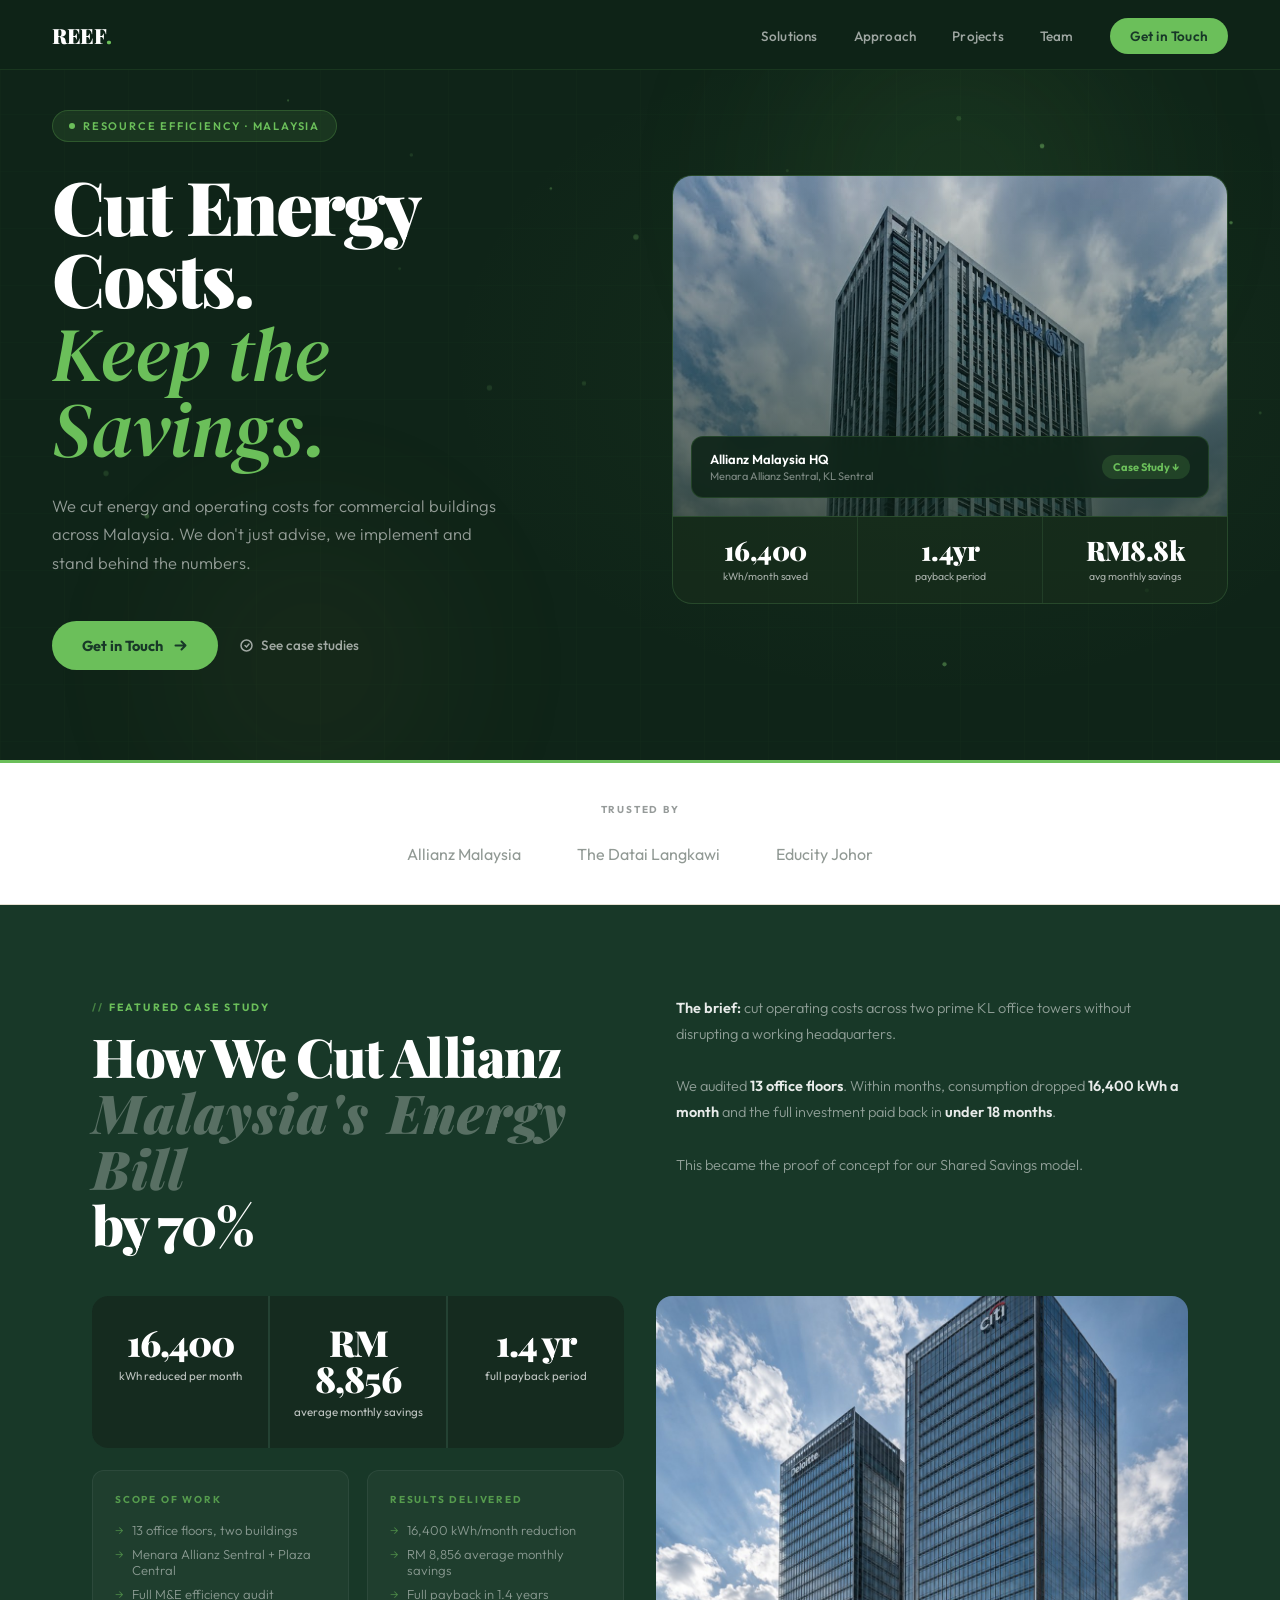
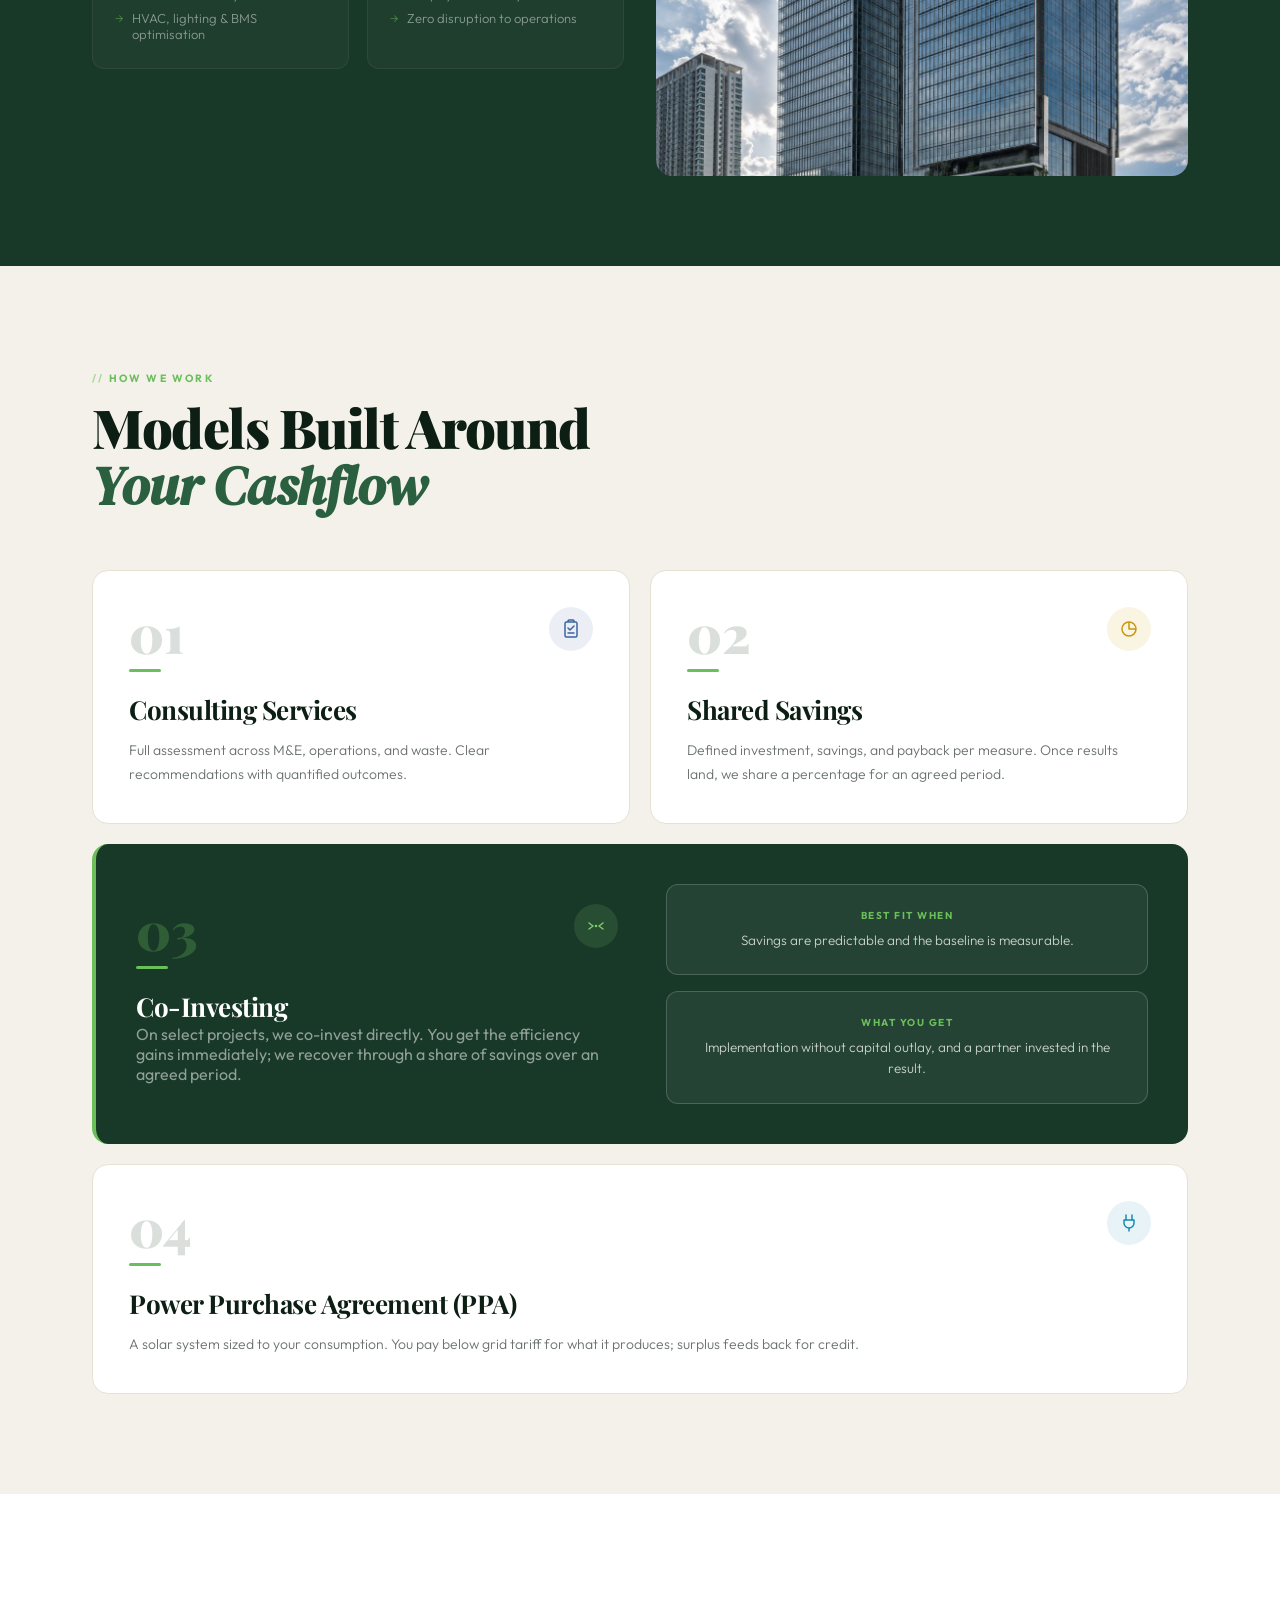
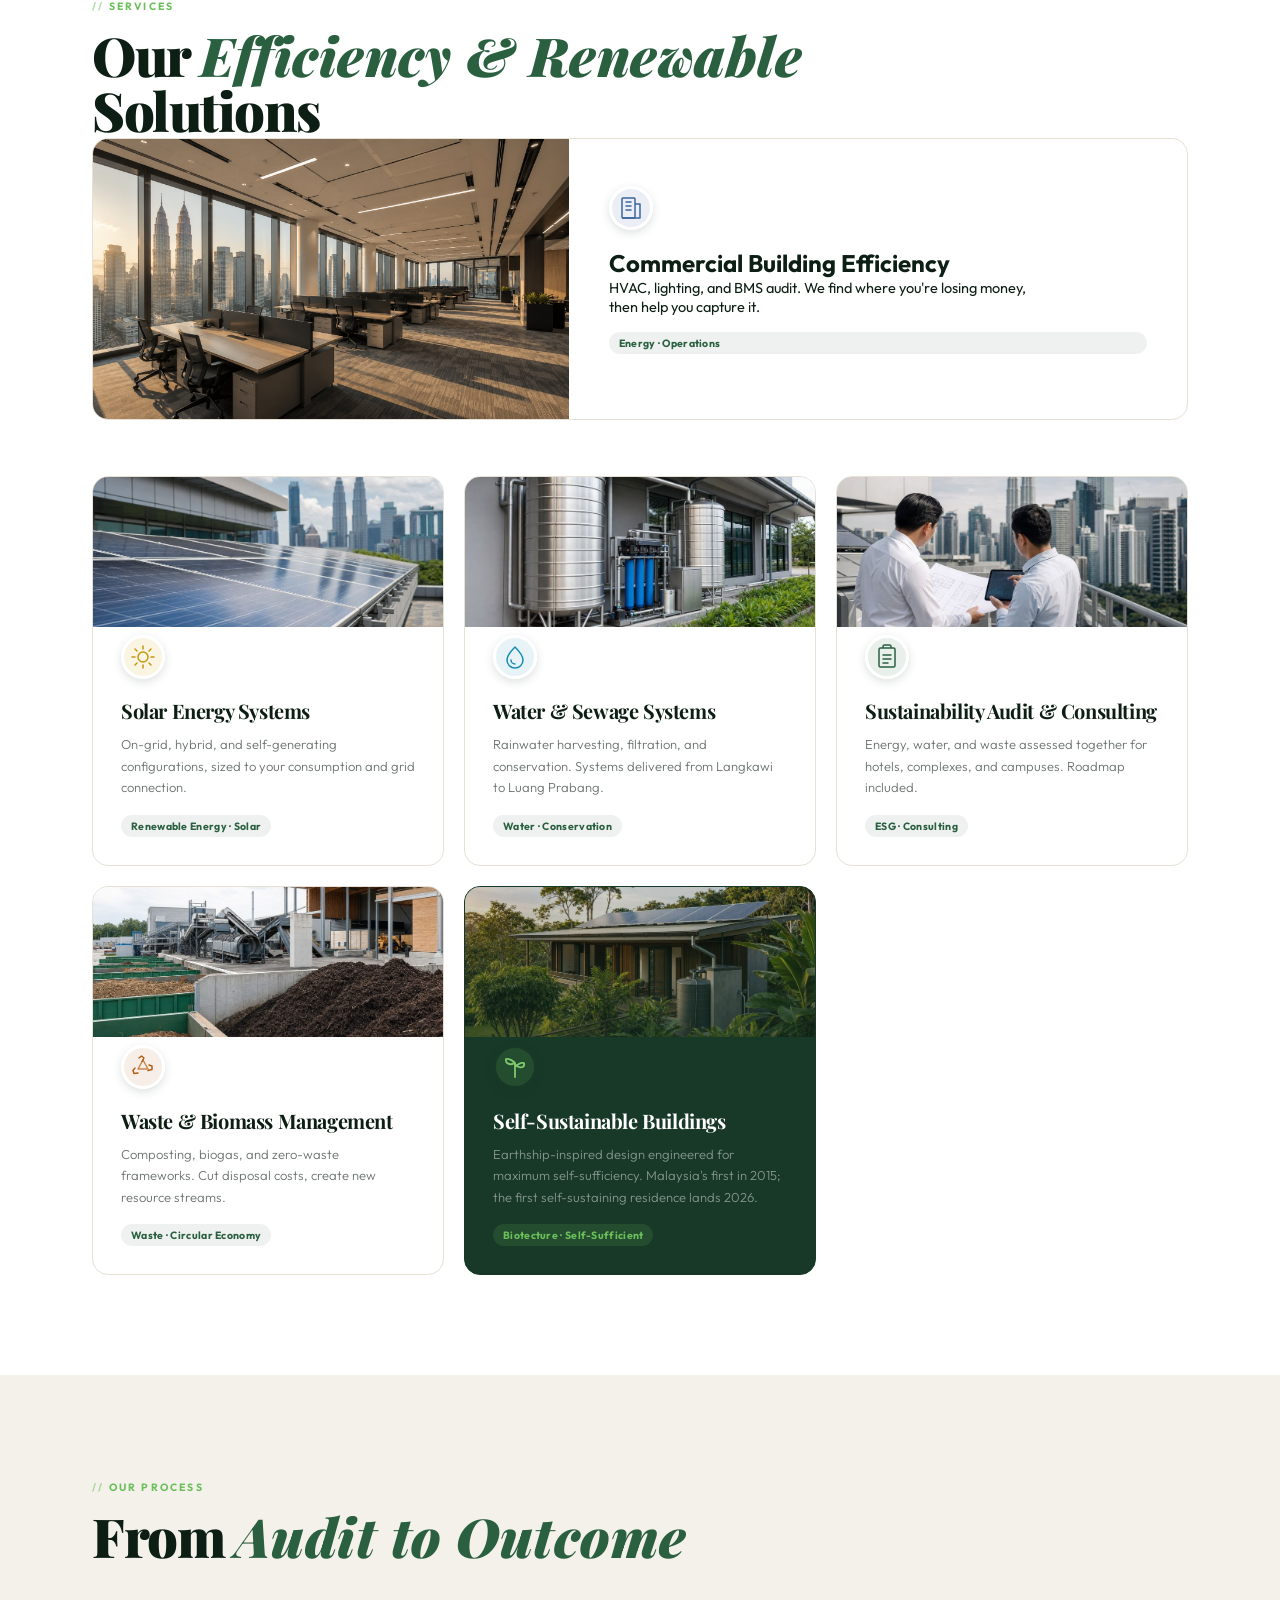
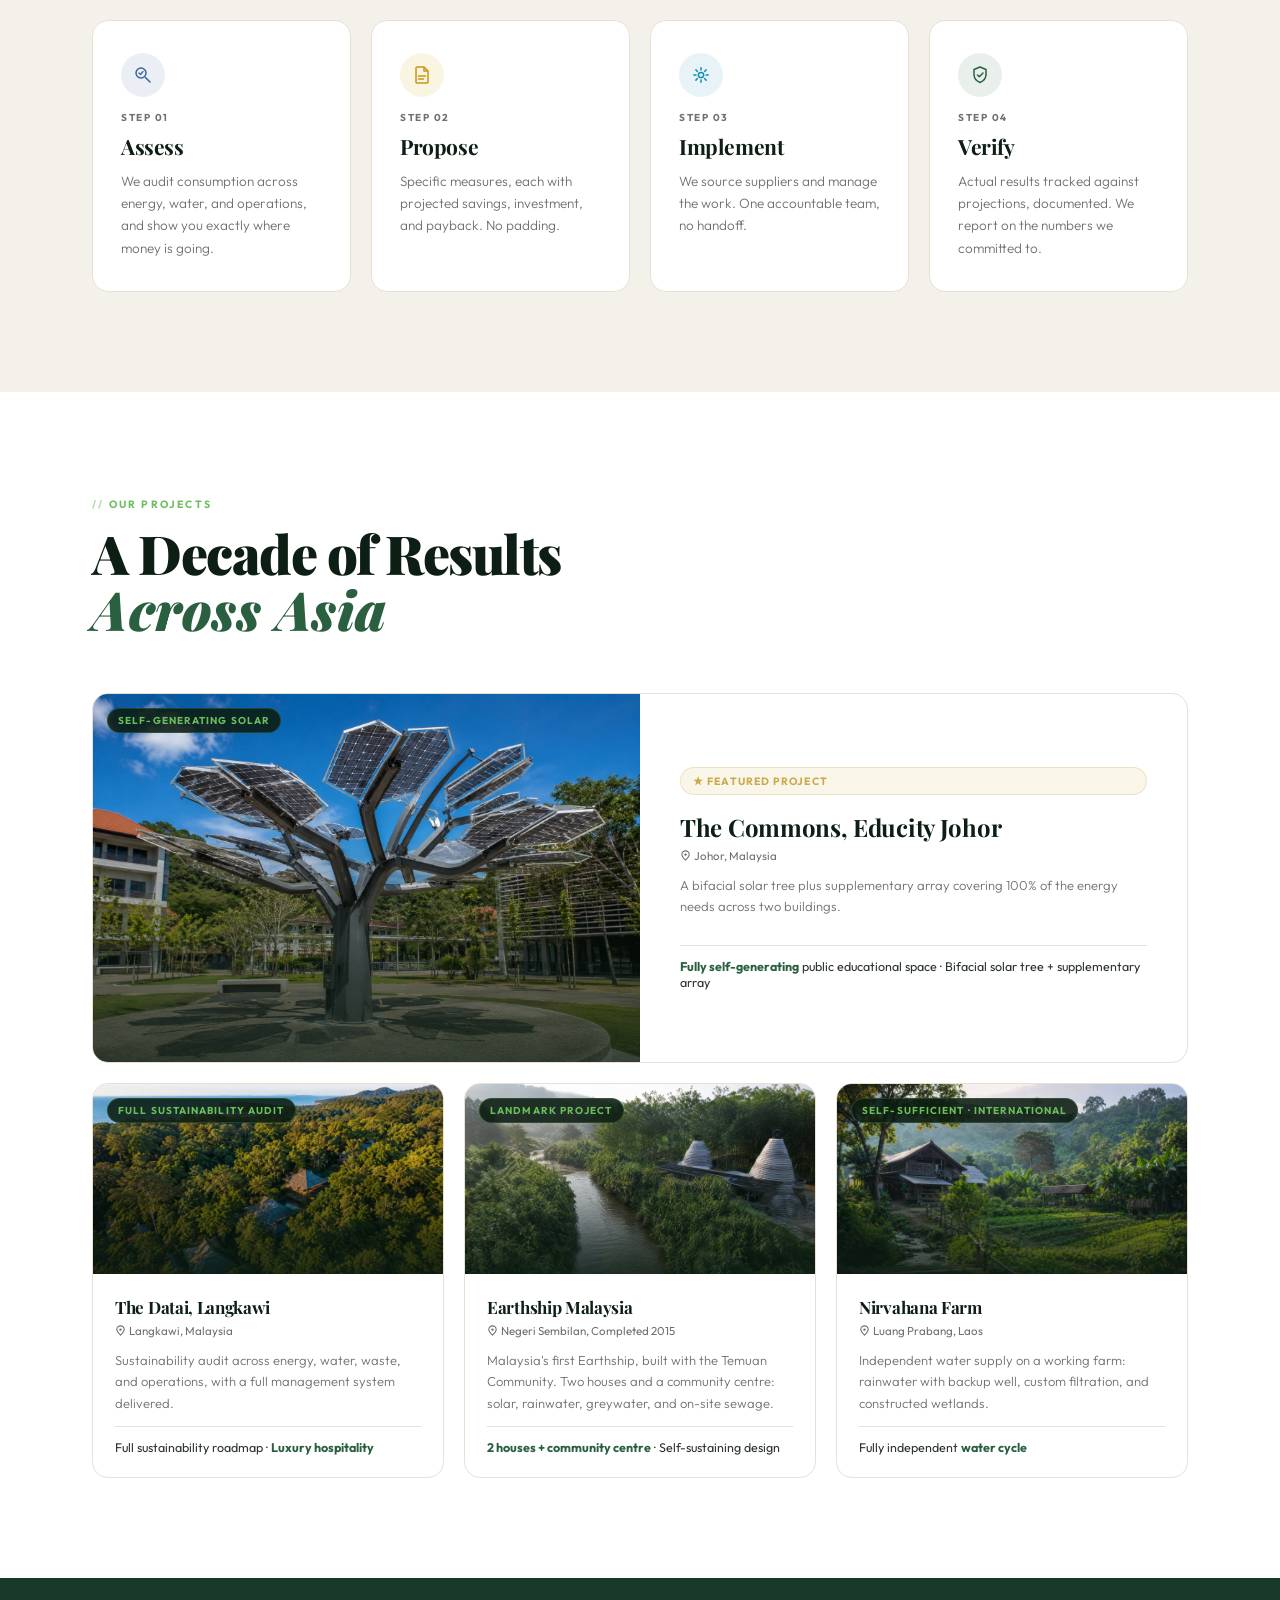
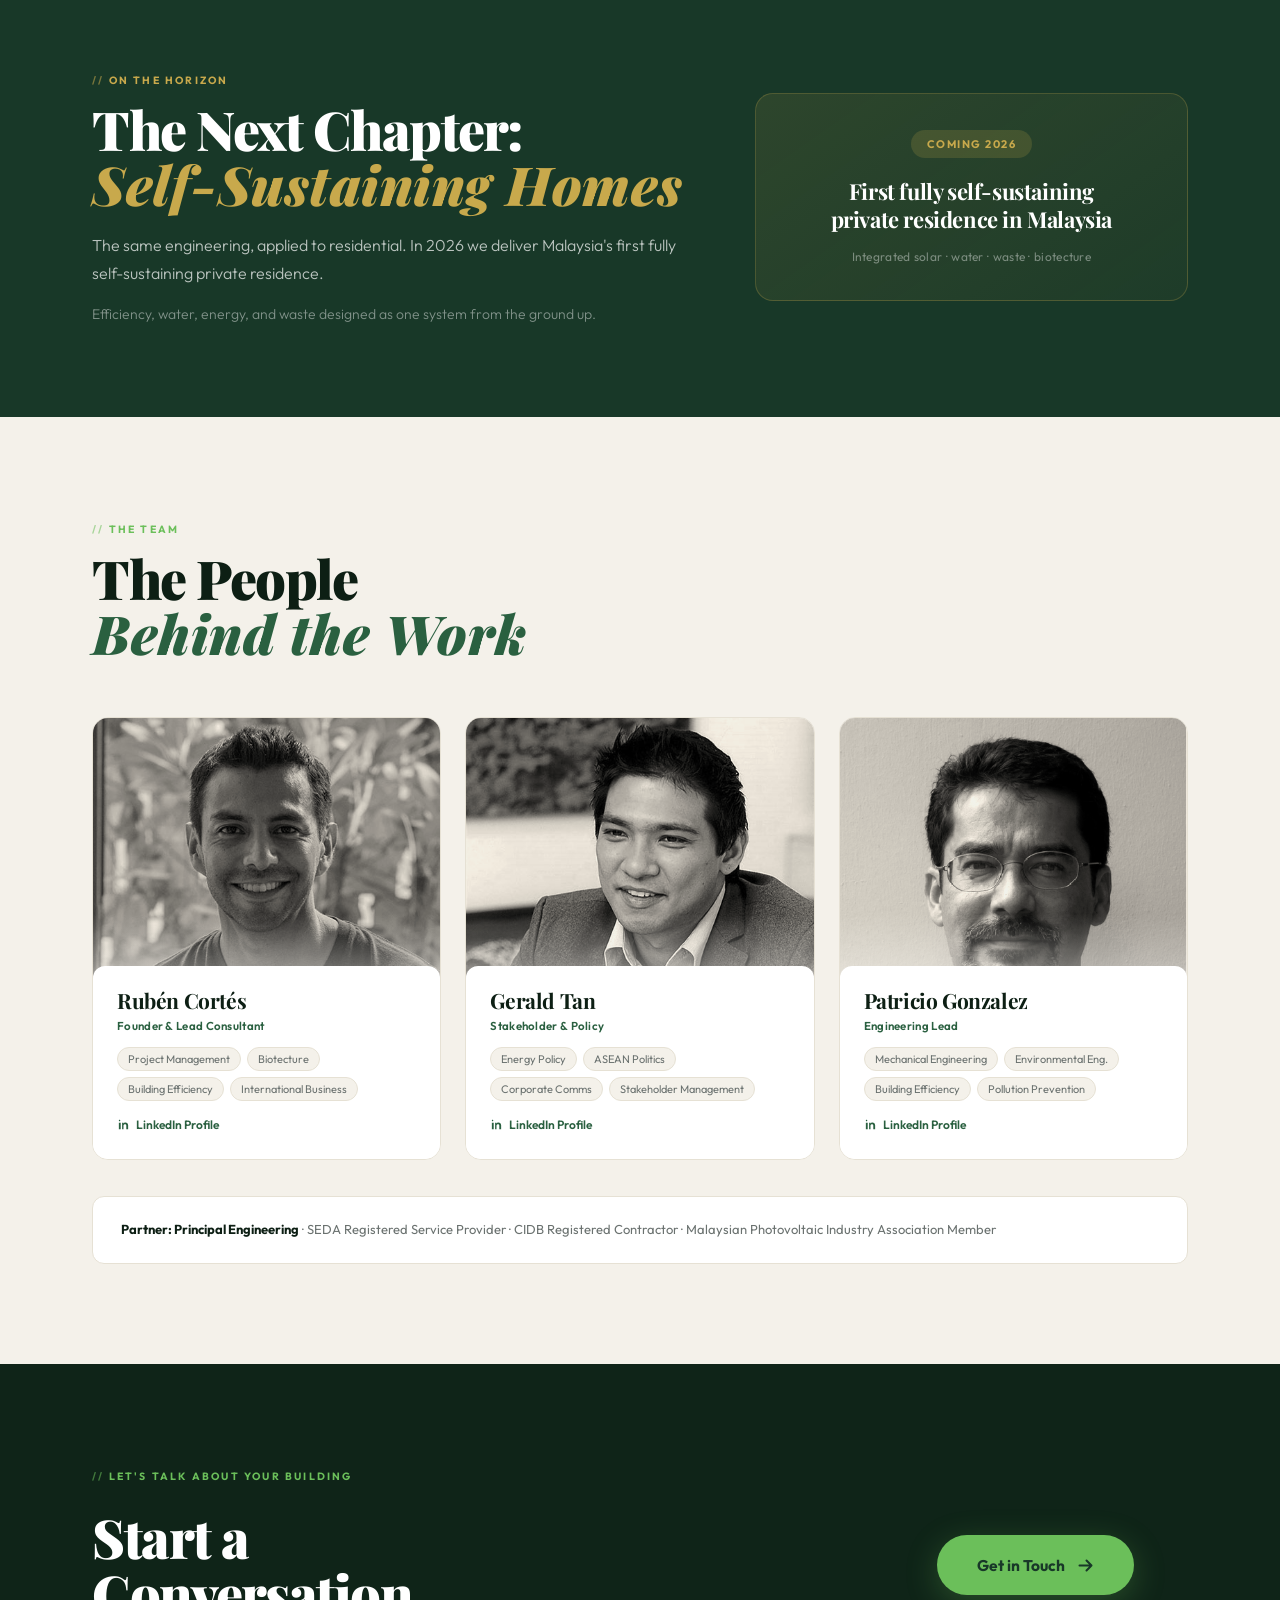
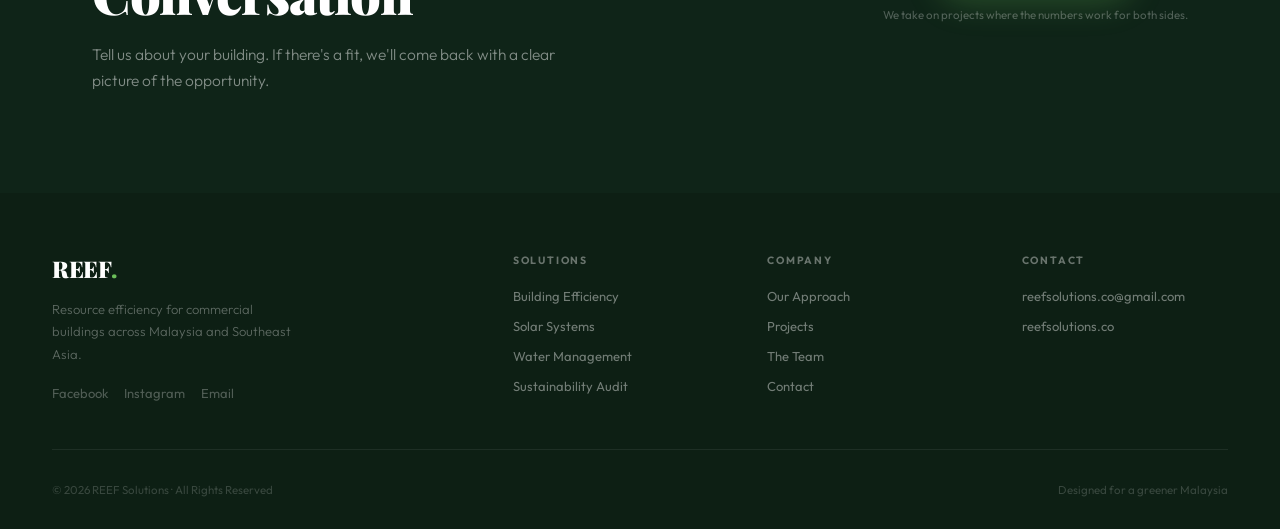
==== site/index.html @ 29b718b9 "Preserve existing REEF production website as migration baseline" ====
<!-- REEF Solutions v2026-06-26 21:53 -->
<!DOCTYPE html>
<html lang="en">
<head>
<meta charset="UTF-8">
<meta name="viewport" content="width=device-width, initial-scale=1.0">
<title>REEF Solutions, Resource Efficiency for Commercial Buildings</title>
<link rel="preconnect" href="https://fonts.googleapis.com">
<link href="https://fonts.googleapis.com/css2?family=DM+Serif+Display:ital@1&family=Playfair+Display:ital,wght@0,700;0,900;1,700;1,900&family=Outfit:wght@300;400;500;600;700&display=swap" rel="stylesheet">
<style>
:root {
  --forest: #183828;
  --forest-deep: #0f2418;
  --forest-mid: #1e4a32;
  --forest-light: #2a6040;
  --lime: #6bbf5a;
  --lime-bright: #8fd47e;
  --cream: #f4f1ea;
  --cream-dark: #e6e1d4;
  --white: #ffffff;
  --text-dark: #0d1f14;
  --text-mid: #2d3530;
  --text-muted: #6b7270;
  --gold: #c8a94c;
}
*,*::before,*::after{box-sizing:border-box;margin:0;padding:0}
html{scroll-behavior:smooth}
html{overflow-x:hidden}body{font-family:'Outfit',sans-serif;background:var(--cream);color:var(--text-dark);overflow-x:hidden;-webkit-font-smoothing:antialiased;width:100%;max-width:100vw}

/* NAV */
nav{position:fixed;top:0;left:0;right:0;z-index:100;display:flex;align-items:center;justify-content:space-between;padding:0 52px;height:70px;background:rgba(15,36,24,0.97);backdrop-filter:blur(16px);border-bottom:1px solid rgba(107,191,90,0.12)}
.nav-logo{font-family:'Playfair Display',serif;font-weight:900;font-size:21px;color:var(--white);text-decoration:none;letter-spacing:-0.3px}
.nav-logo span{color:var(--lime)}
.nav-links{display:flex;gap:36px;list-style:none}
.nav-links a{color:rgba(255,255,255,0.6);text-decoration:none;font-size:13.5px;font-weight:500;letter-spacing:0.2px;transition:color 0.2s}
.nav-links a:hover{color:var(--lime)}
.nav-cta{background:var(--lime)!important;color:var(--forest)!important;padding:9px 20px;border-radius:100px;font-weight:600!important;transition:background 0.2s!important}
.nav-cta:hover{background:var(--lime-bright)!important}

/* HERO */
.hero{min-height:auto;background:var(--forest-deep);display:grid;grid-template-columns:1fr 1fr;align-items:center;padding:110px 52px 90px;gap:64px;position:relative;overflow:hidden;width:100%}
.hero::before{content:'';position:absolute;inset:0;background:radial-gradient(ellipse 55% 65% at 72% 48%,rgba(107,191,90,0.06) 0%,transparent 68%);pointer-events:none}
.hero-tag{display:inline-flex;align-items:center;gap:8px;background:rgba(107,191,90,0.12);border:1px solid rgba(107,191,90,0.25);color:var(--lime);font-size:11px;font-weight:600;letter-spacing:1.8px;text-transform:uppercase;padding:8px 16px;border-radius:100px;margin-bottom:28px}
.hero-tag::before{content:'';width:6px;height:6px;background:var(--lime);border-radius:50%;animation:pulse 2.2s infinite}
@keyframes pulse{0%,100%{opacity:1;transform:scale(1)}50%{opacity:0.4;transform:scale(1.5)}}
.hero h1{font-family:'Playfair Display',serif;font-size:clamp(46px,5.8vw,78px);font-weight:900;line-height:0.97;color:var(--white);letter-spacing:-2px;margin-bottom:26px}
.hero h1 em{font-family:'DM Serif Display',serif;font-style:italic;color:var(--lime);font-weight:400;letter-spacing:0px;font-size:1.02em;line-height:0.95}
.hero-sub{font-size:16.5px;line-height:1.72;color:rgba(255,255,255,0.55);max-width:460px;margin-bottom:44px;font-weight:300}
.hero-actions{display:flex;align-items:center;gap:22px}
.btn-primary{display:inline-flex;align-items:center;gap:10px;background:var(--lime);color:var(--forest);padding:15px 30px;border-radius:100px;font-weight:700;font-size:14.5px;text-decoration:none;transition:all 0.2s}
.btn-primary:hover{background:var(--lime-bright);transform:translateY(-2px);box-shadow:0 12px 32px rgba(107,191,90,0.32)}
.btn-ghost{display:inline-flex;align-items:center;gap:8px;color:rgba(255,255,255,0.6);font-size:13.5px;font-weight:500;text-decoration:none;transition:color 0.2s}
.btn-ghost:hover{color:var(--white)}

/* HERO CARD */
.hero-card{background:rgba(255,255,255,0.04);border:1px solid rgba(107,191,90,0.18);border-radius:20px;overflow:hidden}
.hero-img{width:100%;height:340px;position:relative;overflow:hidden}
.hero-img img{width:100%;height:100%;object-fit:cover;object-position:center top}
.hero-img-overlay{position:absolute;inset:0;background:linear-gradient(to bottom,rgba(15,36,24,0.15) 0%,rgba(15,36,24,0.72) 100%)}
.hero-img-label{position:absolute;bottom:18px;left:18px;right:18px;background:rgba(15,36,24,0.92);backdrop-filter:blur(10px);border:1px solid rgba(107,191,90,0.18);border-radius:12px;padding:14px 18px;display:flex;align-items:center;justify-content:space-between}
.label-text{font-size:13px;font-weight:600;color:var(--white)}
.label-sub{font-size:11px;color:rgba(255,255,255,0.45);margin-top:2px}
.label-badge{background:rgba(107,191,90,0.18);color:var(--lime);font-size:11px;font-weight:700;padding:5px 11px;border-radius:100px;white-space:nowrap}
.hero-stats{display:grid;grid-template-columns:1fr 1fr 1fr;gap:1px;background:rgba(107,191,90,0.1);border-top:1px solid rgba(107,191,90,0.1)}
.hero-stat{background:rgba(12,28,18,0.55);padding:20px;text-align:center}
.hero-stat-num{font-family:'Playfair Display',serif;font-size:27px;font-weight:900;color:#ffffff;line-height:1;letter-spacing:-0.5px}
.hero-stat-label{font-size:10.5px;color:rgba(255,255,255,0.62);margin-top:5px;font-weight:400}

/* LOGOS */
.logos-bar{background:var(--white);padding:40px 52px;border-top:3px solid var(--lime);border-bottom:1px solid var(--cream-dark)}
.logos-inner{display:flex;flex-direction:column;align-items:center;gap:14px;max-width:1200px;margin:0 auto}
.logos-label{font-size:10px;font-weight:700;color:var(--text-muted);letter-spacing:1.8px;text-transform:uppercase;opacity:0.7}
.logos-list{display:flex;align-items:center;justify-content:center;gap:56px;flex-wrap:wrap;width:100%}
.client-logo{display:flex;flex-direction:column;align-items:center;gap:8px;opacity:0.45;transition:opacity 0.25s;cursor:default}
.client-logo:hover{opacity:0.85}
.client-logo-mark{width:42px;height:42px;display:flex;align-items:center;justify-content:center}
.client-logo-name{font-size:11px;font-weight:600;color:var(--text-muted);letter-spacing:0.8px;text-transform:uppercase;white-space:nowrap}

/* SECTION COMMON */
section{max-width:1200px;margin:0 auto;padding:100px 52px}
.section-tag{display:inline-block;font-size:10.5px;font-weight:700;letter-spacing:2.2px;text-transform:uppercase;color:var(--lime);margin-bottom:14px}
.section-tag::before{content:'// ';opacity:0.55}
.section-h2{font-family:'Playfair Display',serif;font-size:clamp(36px,4.2vw,54px);font-weight:900;line-height:1.04;letter-spacing:-1.5px;color:var(--text-dark)}
.section-h2 em{font-style:italic;color:var(--forest-light);letter-spacing:0.5px}

/* BENEFITS */
.benefits-wrap{background:var(--forest);max-width:100%;padding:0}
.benefits-inner{max-width:1200px;margin:0 auto;padding:100px 52px;display:grid;grid-template-columns:1fr 1fr;gap:80px;align-items:center}
.benefits-left .section-h2{color:var(--white)}
.benefits-left .section-h2 em{color:var(--lime)}
.benefits-desc{font-size:16px;line-height:1.72;color:rgba(255,255,255,0.52);margin:18px 0 40px;font-weight:300}
.benefits-img{border-radius:16px;overflow:hidden;height:500px;position:relative}
.benefits-img img{width:100%;height:100%;object-fit:cover}
.benefit-item{display:flex;gap:18px;align-items:flex-start;padding:18px 0;border-bottom:1px solid rgba(255,255,255,0.07)}
.benefit-item:last-child{border-bottom:none}
.benefit-icon{width:44px;height:44px;flex-shrink:0;background:rgba(107,191,90,0.12);border-radius:10px;display:flex;align-items:center;justify-content:center}
.benefit-title{font-weight:600;font-size:14.5px;color:var(--white);margin-bottom:4px}
.benefit-desc{font-size:13px;color:rgba(255,255,255,0.44);line-height:1.62;font-weight:300}

/* SERVICES */

.service-featured{
  display:grid;grid-template-columns:1fr 1.3fr;
  border-radius:16px;overflow:hidden;
  border:1.5px solid var(--cream-dark);
  background:var(--white);
  margin-bottom:20px;
  transition:all 0.25s;
}
.service-featured:hover{box-shadow:0 20px 48px rgba(24,56,40,0.1)}
.service-featured-img{position:relative;overflow:hidden;min-height:280px}
.service-featured-img img{width:100%;height:100%;object-fit:cover;object-position:center 30%}
.service-featured-body{padding:36px 40px;display:flex;flex-direction:column;justify-content:center}
.service-featured-body .service-icon{margin-bottom:18px}
.service-featured-body h3{font-size:24px}
.service-featured-body p{font-size:14.5px;max-width:420px}

.services-grid{display:grid;grid-template-columns:repeat(3,1fr);gap:20px;margin-top:56px}
.service-card{background:var(--white);border:1.5px solid var(--cream-dark);border-radius:16px;padding:0;transition:all 0.25s;position:relative;overflow:hidden}
.service-card-img{height:150px;overflow:hidden;position:relative}
.service-card-img img{width:100%;height:100%;object-fit:cover;transition:transform 0.4s}
.service-card:hover .service-card-img img{transform:scale(1.05)}
.service-card-body{padding:26px 28px 28px}
.service-card.dark .service-card-img::after{content:'';position:absolute;inset:0;background:linear-gradient(to bottom, rgba(24,56,40,0.15), rgba(24,56,40,0.55))}
.service-card::after{content:'';position:absolute;bottom:0;left:0;right:0;height:3px;background:var(--lime);transform:scaleX(0);transition:transform 0.3s}
.service-card:hover{transform:translateY(-4px);box-shadow:0 20px 48px rgba(24,56,40,0.1);border-color:rgba(107,191,90,0.35)}
.service-card:hover::after{transform:scaleX(1)}
.service-icon{width:44px;height:44px;border-radius:50%;display:flex;align-items:center;justify-content:center;margin:-18px 0 18px;position:relative;z-index:2;border:3px solid var(--white);box-shadow:0 3px 10px rgba(24,56,40,0.15)}
.service-card.dark .service-icon{border-color:var(--forest)}
.service-card h3{font-family:'Playfair Display',serif;font-size:20px;font-weight:700;color:var(--text-dark);margin-bottom:10px;letter-spacing:-0.4px}
.service-card p{font-size:13px;color:var(--text-muted);line-height:1.65;font-weight:300}
.service-tag{display:inline-block;margin-top:16px;font-size:10.5px;font-weight:700;color:var(--forest-light);background:rgba(24,56,40,0.07);padding:4px 10px;border-radius:100px;letter-spacing:0.3px}
.service-card.dark{background:var(--forest);border-color:var(--forest)}
.service-card.dark h3{color:var(--white)}
.service-card.dark p{color:rgba(255,255,255,0.48)}
.service-card.dark .service-tag{background:rgba(107,191,90,0.15);color:var(--lime)}

.residential-banner{background:linear-gradient(135deg,rgba(200,169,76,0.08),rgba(107,191,90,0.05));border:1px solid rgba(200,169,76,0.2);border-radius:14px;padding:26px 30px;display:flex;align-items:center;gap:20px;margin-top:36px}
.residential-icon{font-size:28px;flex-shrink:0}
.residential-text strong{color:var(--text-dark);font-size:14.5px}
.residential-text p{font-size:12.5px;color:var(--text-muted);margin-top:3px;line-height:1.5}

/* MODELS */
.models-wrap{background:var(--cream);max-width:100%;padding:0}
.services-wrap{background:var(--white)}
.projects-wrap{background:var(--white)}
.models-inner{max-width:1200px;margin:0 auto;padding:100px 52px}
.models-inner .section-h2 em{font-family:'DM Serif Display',serif;font-style:italic;color:var(--forest-light);letter-spacing:0}

.model-top-row{display:flex;align-items:flex-start;justify-content:space-between;gap:12px}
.model-icon{width:44px;height:44px;border-radius:50%;display:flex;align-items:center;justify-content:center;flex-shrink:0}
.process-icon{width:44px;height:44px;border-radius:50%;display:flex;align-items:center;justify-content:center;margin-bottom:14px}
.process-step-label{font-size:10px;font-weight:700;letter-spacing:1.5px;text-transform:uppercase;color:var(--text-muted);margin-bottom:8px}

.models-grid{display:grid;grid-template-columns:1fr 1fr;gap:20px;margin-top:56px}
.model-card{background:var(--white);border-radius:16px;padding:36px;border:1.5px solid var(--cream-dark);transition:all 0.25s;position:relative;overflow:hidden}
.model-card::before{content:'';position:absolute;top:0;left:0;right:0;height:3px;background:transparent;transition:background 0.3s}
.model-card:hover::before{background:var(--lime)}
.model-card:hover{border-color:rgba(107,191,90,0.4)}
.model-card:hover{border-color:rgba(107,191,90,0.35);box-shadow:0 16px 40px rgba(24,56,40,0.07)}
.model-num{font-family:'Playfair Display',serif;font-size:52px;font-weight:900;color:rgba(24,56,40,0.16);line-height:1;margin-bottom:0}
.model-num-wrap{margin-bottom:20px}
.model-num-line{width:32px;height:2.5px;background:var(--lime);border-radius:2px;margin-top:10px}
.model-card h3{font-family:'Playfair Display',serif;font-size:26px;font-weight:700;color:var(--text-dark);letter-spacing:-0.5px;margin-bottom:12px}
.model-card p{font-size:14px;color:var(--text-muted);line-height:1.7;font-weight:300}
.model-highlight{background:var(--forest);border-radius:16px;padding:40px;grid-column:1/-1;display:grid;grid-template-columns:1fr 1fr;gap:48px;align-items:center;border-left:4px solid var(--lime)}
.model-highlight .model-num{color:rgba(107,191,90,0.28)}
.model-highlight h3{font-size:26px;color:var(--white);font-family:'Playfair Display',serif;font-weight:700;letter-spacing:-0.5px}
.model-highlight p{color:rgba(255,255,255,0.52)}
.model-badges{display:grid;gap:16px}
.model-badge{background:rgba(255,255,255,0.06);border:1px solid rgba(255,255,255,0.18);border-radius:12px;padding:24px 28px;text-align:center}
.model-badge-num{font-family:'Playfair Display',serif;font-size:40px;font-weight:900;color:#ffffff;line-height:1;letter-spacing:-1px}
.model-badge-label{font-size:11.5px;color:rgba(255,255,255,0.7);margin-top:6px;line-height:1.4}
.model-card.full{grid-column:1/-1;background:var(--white);border:1.5px solid var(--cream-dark)}

/* CASE STUDY */
.case-wrap{background:var(--forest);max-width:100%;padding:0}
.case-inner{max-width:1200px;margin:0 auto;padding:90px 52px}
.case-header{display:grid;grid-template-columns:1fr 1fr;gap:72px;align-items:start;margin-bottom:44px}
.case-header .section-h2{color:var(--white)}
.case-header .section-h2 em{color:rgba(255,255,255,0.28);font-style:italic;letter-spacing:1px;word-spacing:4px}
.case-story{font-size:14.5px;line-height:1.8;color:rgba(255,255,255,0.52);font-weight:300}
.case-story strong{color:rgba(255,255,255,0.9);font-weight:600}
.case-body{display:grid;grid-template-columns:1fr 1fr;gap:32px;align-items:start;width:100%}
.case-metrics{display:grid;grid-template-columns:repeat(3,1fr);gap:2px;background:rgba(255,255,255,0.05);border-radius:16px;overflow:hidden;margin-bottom:22px}
.case-metric{background:rgba(10,24,15,0.55);padding:28px 22px;text-align:center}
.case-metric-num{font-family:'Playfair Display',serif;font-size:36px;font-weight:900;color:#ffffff;line-height:1;letter-spacing:-1px}
.case-metric-label{font-size:11.5px;color:rgba(255,255,255,0.72);margin-top:8px;line-height:1.4}
.case-quote{background:rgba(255,255,255,0.04);border:1px solid rgba(255,255,255,0.07);border-left:3px solid rgba(107,191,90,0.55);border-radius:0 12px 12px 0;padding:26px 26px}
.case-quote blockquote{font-family:'Playfair Display',serif;font-style:italic;font-size:16.5px;color:rgba(255,255,255,0.78);line-height:1.65;margin-bottom:14px}
.case-quote-attr{font-size:11px;color:rgba(107,191,90,0.75);font-weight:600;letter-spacing:0.5px}
.case-img{border-radius:16px;overflow:hidden;height:100%;min-height:340px;max-height:480px}
.case-img img{width:100%;height:100%;object-fit:cover;object-position:center 30%}
.case-detail-grid{display:grid;grid-template-columns:1fr 1fr;gap:18px;margin-top:18px}
.case-detail{background:rgba(255,255,255,0.03);border:1px solid rgba(255,255,255,0.06);border-radius:12px;padding:22px}
.case-detail-title{font-size:10px;font-weight:700;letter-spacing:1.8px;text-transform:uppercase;color:rgba(107,191,90,0.72);margin-bottom:12px}
.case-detail ul{list-style:none}
.case-detail li{font-size:13px;color:rgba(255,255,255,0.48);padding:4px 0;display:flex;gap:8px;font-weight:300}
.case-detail li::before{content:'→';color:rgba(107,191,90,0.55);flex-shrink:0}

/* PROJECTS */
.projects-grid{display:grid;grid-template-columns:repeat(3,1fr);gap:20px;margin-top:56px}
.project-card{border-radius:16px;overflow:hidden;border:1.5px solid var(--cream-dark);background:var(--white);transition:all 0.25s}
.project-card:hover{transform:translateY(-4px);box-shadow:0 20px 48px rgba(24,56,40,0.12)}
.project-img{height:190px;position:relative;overflow:hidden;background:linear-gradient(135deg,var(--forest-mid),var(--forest-light))}
.project-img img{width:100%;height:100%;object-fit:cover;transition:transform 0.4s}
.project-card:hover .project-img img{transform:scale(1.04)}
.project-img-overlay{position:absolute;inset:0;background:linear-gradient(to bottom,transparent 38%,rgba(12,28,18,0.78) 100%)}
.project-img-tag{position:absolute;top:14px;left:14px;background:rgba(12,28,18,0.88);color:var(--lime);font-size:10px;font-weight:700;letter-spacing:1.1px;text-transform:uppercase;padding:5px 10px;border-radius:100px;border:1px solid rgba(107,191,90,0.22)}
.project-body{padding:22px}
.project-body h3{font-family:'Playfair Display',serif;font-size:17px;font-weight:700;color:var(--text-dark);letter-spacing:-0.3px;margin-bottom:5px}
.project-location{font-size:11.5px;color:var(--text-muted);margin-bottom:12px}
.project-desc{font-size:13px;color:var(--text-muted);line-height:1.62;font-weight:300}
.project-result{font-size:12.5px;color:var(--text-mid);border-top:1px solid var(--cream-dark);padding-top:12px;margin-top:12px}
.project-result strong{color:var(--forest-light)}
.project-featured{grid-column:1/-1;display:grid;grid-template-columns:1fr 1fr;border-radius:16px;overflow:hidden;border:1.5px solid var(--cream-dark);background:var(--white);transition:all 0.25s}
.project-featured:hover{box-shadow:0 20px 48px rgba(24,56,40,0.12)}
.project-featured .project-img{height:100%;min-height:290px}
.project-featured .project-body{padding:40px;display:flex;flex-direction:column;justify-content:center}
.project-featured h3{font-size:24px}
.project-badge{display:inline-block;background:rgba(200,169,76,0.12);color:var(--gold);font-size:10.5px;font-weight:700;letter-spacing:1.1px;text-transform:uppercase;padding:6px 12px;border-radius:100px;border:1px solid rgba(200,169,76,0.24);margin-bottom:16px}

/* TESTIMONIALS */
.testimonials-wrap{background:var(--cream);max-width:100%;padding:0}
.testimonials-inner{max-width:1200px;margin:0 auto;padding:100px 52px}
.testimonials-grid{display:grid;grid-template-columns:repeat(3,1fr);gap:20px;margin-top:56px}
.testimonial-card{background:var(--white);border-radius:16px;padding:32px;border:1.5px solid transparent;transition:all 0.25s;display:flex;flex-direction:column}
.testimonial-card:hover{border-color:rgba(107,191,90,0.3);box-shadow:0 16px 40px rgba(24,56,40,0.08)}
.testimonial-card.dark{background:var(--forest);border-color:rgba(107,191,90,0.14)}
.testimonial-stars{color:var(--gold);font-size:13px;letter-spacing:2px;margin-bottom:20px}
.testimonial-text{font-family:'Playfair Display',serif;font-style:italic;font-size:15.5px;line-height:1.65;color:var(--text-dark);flex:1}
.testimonial-card.dark .testimonial-text{color:rgba(255,255,255,0.78)}
.testimonial-author{margin-top:24px;border-top:1px solid var(--cream-dark);padding-top:18px}
.testimonial-card.dark .testimonial-author{border-top-color:rgba(255,255,255,0.07)}
.testimonial-name{font-weight:700;font-size:14px;color:var(--text-dark)}
.testimonial-card.dark .testimonial-name{color:var(--white)}
.testimonial-role{font-size:11.5px;color:var(--text-muted);margin-top:2px}
.testimonial-card.dark .testimonial-role{color:rgba(255,255,255,0.33)}

/* TEAM */
.team-grid{display:grid;grid-template-columns:repeat(3,1fr);gap:24px;margin-top:56px}
.team-card{background:var(--white);border:1.5px solid var(--cream-dark);border-radius:16px;overflow:hidden;transition:all 0.25s;position:relative}
.team-card:hover{transform:translateY(-4px);box-shadow:0 20px 48px rgba(24,56,40,0.15)}
.team-photo{height:280px;overflow:hidden;position:relative}
.team-photo::after{content:'';position:absolute;inset:0;background:linear-gradient(to bottom, transparent 0%, transparent 70%, rgba(244,241,234,0.4) 88%, rgba(244,241,234,0.72) 100%);pointer-events:none;z-index:1}
.team-photo img{width:100%;height:100%;object-fit:cover;object-position:center 15%;filter:grayscale(100%) sepia(20%) brightness(0.95);transition:all 0.4s}
.team-card:hover .team-photo img{filter:grayscale(80%) sepia(15%) brightness(1.0);transform:scale(1.03)}
.team-card:nth-child(1) .team-photo img{object-position:center 20%}
.team-card:nth-child(2) .team-photo img{object-position:55% 15%}
.team-card:nth-child(3) .team-photo img{object-position:center 10%}
.team-body{padding:20px 24px 24px;position:relative;z-index:2;margin-top:-32px;background:var(--white);border-radius:12px 12px 0 0}
.team-name{font-family:'Playfair Display',serif;font-size:21px;font-weight:700;color:var(--text-dark);letter-spacing:-0.4px;margin-bottom:4px}
.team-role{font-size:11.5px;font-weight:600;color:var(--forest-light);letter-spacing:0.3px;margin-bottom:14px}
.team-tags{display:flex;flex-wrap:wrap;gap:6px}
.team-tag{font-size:11px;color:var(--text-muted);background:var(--cream);padding:4px 10px;border-radius:100px;border:1px solid var(--cream-dark)}
.team-linkedin{display:inline-flex;align-items:center;gap:6px;margin-top:16px;font-size:12px;font-weight:600;color:var(--forest-light);text-decoration:none;transition:color 0.2s}
.team-linkedin:hover{color:var(--lime)}
.partner-strip{background:var(--white);border:1.5px solid var(--cream-dark);border-radius:12px;padding:22px 28px;margin-top:36px;font-size:13px;color:var(--text-muted);line-height:1.65}
.partner-strip strong{color:var(--text-dark)}

/* CTA */
.cta-wrap{background:var(--forest-deep);max-width:100%;padding:0}
.cta-inner{max-width:1200px;margin:0 auto;padding:100px 52px;display:grid;grid-template-columns:1fr auto;gap:60px;align-items:center}
.cta-inner .section-h2{color:var(--white);margin-top:12px}
.cta-sub{font-size:15.5px;color:rgba(255,255,255,0.48);line-height:1.7;font-weight:300;margin-top:20px;max-width:500px}
.btn-primary-lg{display:inline-flex;align-items:center;gap:12px;background:var(--lime);color:var(--forest);padding:20px 40px;border-radius:100px;font-weight:700;font-size:15.5px;text-decoration:none;white-space:nowrap;transition:all 0.2s;box-shadow:0 8px 32px rgba(107,191,90,0.28)}
.btn-primary-lg:hover{background:var(--lime-bright);transform:translateY(-2px);box-shadow:0 16px 48px rgba(107,191,90,0.38)}
.cta-note{font-size:11.5px;color:rgba(255,255,255,0.28);margin-top:12px;text-align:center}

/* FOOTER */
footer{background:var(--text-dark);padding:60px 52px 32px}
.footer-inner{max-width:1200px;margin:0 auto}
.footer-top{display:grid;grid-template-columns:2fr 1fr 1fr 1fr;gap:48px;padding-bottom:48px;border-bottom:1px solid rgba(255,255,255,0.07);margin-bottom:32px}
.footer-logo{font-family:'Playfair Display',serif;font-size:23px;font-weight:900;color:var(--white);letter-spacing:-0.3px;margin-bottom:14px}
.footer-logo span{color:var(--lime)}
.footer-desc{font-size:13px;color:rgba(255,255,255,0.33);line-height:1.7;font-weight:300;max-width:255px}
.footer-social{display:flex;gap:16px;margin-top:20px}
.footer-social a{color:rgba(255,255,255,0.28);font-size:13px;text-decoration:none;transition:color 0.2s}
.footer-social a:hover{color:var(--lime)}
.footer-col h4{font-size:10.5px;font-weight:700;color:rgba(255,255,255,0.38);letter-spacing:1.8px;text-transform:uppercase;margin-bottom:18px}
.footer-col ul{list-style:none;display:flex;flex-direction:column;gap:10px}
.footer-col a{font-size:13px;color:rgba(255,255,255,0.42);text-decoration:none;transition:color 0.2s}
.footer-col a:hover{color:var(--lime)}
.footer-bottom{display:flex;align-items:center;justify-content:space-between;font-size:11.5px;color:rgba(255,255,255,0.18)}

/* REVEAL */
.reveal{opacity:0;transform:translateY(26px);transition:opacity 0.72s ease,transform 0.72s ease}
.reveal.visible{opacity:1;transform:translateY(0)}
.fade-up{opacity:0;animation:fadeUp 0.72s ease forwards}
@keyframes fadeUp{from{opacity:0;transform:translateY(22px)}to{opacity:1;transform:translateY(0)}}
.delay-1{animation-delay:0.15s}.delay-2{animation-delay:0.3s}.delay-3{animation-delay:0.45s}.delay-4{animation-delay:0.6s}


.process-grid{display:grid;grid-template-columns:repeat(4,1fr);gap:20px;margin-top:56px}
.process-step{background:var(--white);border:1.5px solid var(--cream-dark);border-radius:16px;padding:32px 28px;transition:all 0.25s;position:relative}
.process-step:hover{transform:translateY(-4px);box-shadow:0 16px 40px rgba(24,56,40,0.08);border-color:rgba(107,191,90,0.35)}

.process-step h3{font-family:'Playfair Display',serif;font-size:21px;font-weight:700;color:var(--text-dark);letter-spacing:-0.4px;margin-bottom:10px}
.process-step p{font-size:13.5px;color:var(--text-muted);line-height:1.65;font-weight:300}

.residential-wrap{background:var(--forest);max-width:100%;padding:0}
.residential-inner{max-width:1200px;margin:0 auto;padding:90px 52px;display:grid;grid-template-columns:1.4fr 1fr;gap:56px;align-items:center}
.residential-lede{font-size:16px;line-height:1.7;color:rgba(255,255,255,0.7);font-weight:300;margin:20px 0 16px}
.residential-sub{font-size:14px;line-height:1.7;color:rgba(255,255,255,0.45);font-weight:300}
.residential-badge-card{background:linear-gradient(145deg,rgba(200,169,76,0.12),rgba(200,169,76,0.04));border:1px solid rgba(200,169,76,0.25);border-radius:18px;padding:36px;text-align:center}
.residential-badge-tag{display:inline-block;background:rgba(200,169,76,0.18);color:var(--gold);font-size:11px;font-weight:700;letter-spacing:1.5px;text-transform:uppercase;padding:7px 16px;border-radius:100px;margin-bottom:20px}
.residential-badge-title{font-family:'Playfair Display',serif;font-size:22px;font-weight:700;color:var(--white);line-height:1.25;letter-spacing:-0.4px;margin-bottom:16px}
.residential-badge-meta{font-size:12px;color:rgba(255,255,255,0.4);letter-spacing:0.3px}

/* ── ANIMATED HERO BACKGROUND ── */
.hero-canvas{
  position:absolute;inset:0;
  width:100%;height:100%;
  z-index:1;
  pointer-events:none;
}
.hero-mesh{
  position:absolute;inset:0;
  overflow:hidden;
  z-index:0;
  pointer-events:none;
  contain:strict;
}
.mesh-blob{
  position:absolute;
  border-radius:50%;
  filter:blur(80px);
  opacity:0.26;
  will-change:transform;
}
.mesh-blob-1{
  width:520px;height:520px;
  background:radial-gradient(circle, rgba(107,191,90,0.5) 0%, transparent 70%);
  top:-10%;right:5%;
  animation:driftA 38s ease-in-out infinite;
}
.mesh-blob-2{
  width:420px;height:420px;
  background:radial-gradient(circle, rgba(200,169,76,0.28) 0%, transparent 70%);
  bottom:-15%;left:8%;
  animation:driftB 44s ease-in-out infinite;
}

@keyframes driftA{
  0%,100%{transform:translate(0,0) scale(1)}
  33%{transform:translate(-60px,40px) scale(1.12)}
  66%{transform:translate(30px,-30px) scale(0.94)}
}
@keyframes driftB{
  0%,100%{transform:translate(0,0) scale(1)}
  40%{transform:translate(50px,-45px) scale(1.08)}
  75%{transform:translate(-35px,20px) scale(0.96)}
}
.hero-grid{
  position:absolute;inset:0;
  width:100%;height:100%;
  z-index:0;
  pointer-events:none;
  opacity:0.5;
}
.hero > div:not(.hero-mesh){position:relative;z-index:2}

@media (prefers-reduced-motion: reduce){
  .mesh-blob,.hero-grid,.hero-canvas{animation:none!important}
  .hero-canvas{display:none}
}

/* HAMBURGER BUTTON */
.nav-hamburger{
  display:none;
  flex-direction:column;
  justify-content:center;
  align-items:center;
  gap:5px;
  width:40px;height:40px;
  background:rgba(107,191,90,0.12);
  border:1px solid rgba(107,191,90,0.25);
  border-radius:10px;
  cursor:pointer;
  padding:0;
  flex-shrink:0;
}
.nav-hamburger span{
  display:block;
  width:18px;height:1.5px;
  background:var(--white);
  border-radius:2px;
  transition:all 0.3s ease;
  transform-origin:center;
}
.nav-hamburger.open span:nth-child(1){transform:translateY(6.5px) rotate(45deg)}
.nav-hamburger.open span:nth-child(2){opacity:0;transform:scaleX(0)}
.nav-hamburger.open span:nth-child(3){transform:translateY(-6.5px) rotate(-45deg)}

/* MOBILE MENU OVERLAY */
.mobile-menu{
  position:fixed;top:70px;left:0;right:0;bottom:0;
  background:rgba(12,26,17,0.98);
  backdrop-filter:blur(16px);
  z-index:99;
  display:flex;align-items:center;justify-content:center;
  opacity:0;pointer-events:none;
  transition:opacity 0.3s ease;
}
.mobile-menu.open{opacity:1;pointer-events:all}
.mobile-menu-inner{
  display:flex;flex-direction:column;
  align-items:center;gap:8px;
  padding:24px;width:100%;
}
.mobile-link{
  font-family:'Playfair Display',serif;
  font-size:32px;font-weight:700;
  color:rgba(255,255,255,0.85);
  text-decoration:none;
  letter-spacing:-0.5px;
  padding:14px 0;
  width:100%;text-align:center;
  border-bottom:1px solid rgba(255,255,255,0.07);
  transition:color 0.2s;
}
.mobile-link:last-child{border-bottom:none}
.mobile-link:hover{color:var(--lime)}
.mobile-cta{
  margin-top:20px;
  background:var(--lime);
  color:var(--forest)!important;
  border-radius:100px;
  border:none!important;
  padding:18px 48px!important;
  font-size:16px;
  font-weight:700;
  width:auto!important;
  font-family:'Outfit',sans-serif;
}
.mobile-cta:hover{background:var(--lime-bright)!important}

/* Body lock when menu open */
body.menu-open{overflow:hidden}

@media(max-width:900px){
  nav{padding:0 20px}.nav-links{display:none}.nav-hamburger{display:flex}

  /* HERO */
  .hero{grid-template-columns:1fr;padding:100px 24px 60px;gap:40px;min-height:auto}
  .mesh-blob{filter:blur(50px)}
  .mesh-blob-1{width:320px;height:320px}
  .mesh-blob-2{width:280px;height:280px}
  .hero-right{display:none}
  .hero h1{font-size:clamp(38px,10vw,56px);letter-spacing:-1.5px}
  .hero-sub{font-size:15px;margin-bottom:32px;max-width:100%;word-wrap:break-word}
  .hero-actions{flex-wrap:wrap;gap:14px}

  /* SECTIONS */
  section{padding:64px 20px}

  /* HERO CARD - ensure it doesn't clip on mobile */
  .hero-card{border-radius:14px;width:100%;margin:0}
  .hero-img{height:280px}
  .hero-img-label{left:12px;right:12px;bottom:12px}
  .hero-stats{grid-template-columns:1fr 1fr 1fr}
  .hero-stat{padding:16px 8px}
  .hero-stat-num{font-size:22px}
  .hero-stat-label{font-size:9.5px}

  /* BENEFITS */
  .benefits-inner{grid-template-columns:1fr;padding:64px 20px;gap:40px}
  .benefits-img{height:260px;border-radius:14px;overflow:hidden;margin:0}

  /* SERVICES */
  .services-grid{grid-template-columns:1fr;gap:16px;margin-top:40px}
  .service-card-body{padding:22px 22px 24px}
  .service-card-img{height:130px}
  .service-featured{grid-template-columns:1fr;margin-top:40px}
  .service-featured-img{min-height:200px}
  .service-featured-body{padding:24px}
  .service-featured-body h3{font-size:20px}

  /* MODELS */
  .models-inner{padding:64px 20px}
  .models-grid{grid-template-columns:1fr;gap:16px;margin-top:40px}
  .model-highlight{grid-template-columns:1fr;gap:24px;padding:28px}
  .model-card{padding:28px}
  .model-num{font-size:44px}

  /* CASE STUDY */
  .case-inner{padding:64px 20px}
  .case-header{grid-template-columns:1fr;gap:32px;margin-bottom:36px}
  .case-body{grid-template-columns:1fr;gap:20px}
  .case-img{min-height:220px;order:-1}
  .case-metrics{grid-template-columns:1fr 1fr 1fr}
  .case-metric{padding:20px 12px}
  .case-metric-num{font-size:24px}
  .case-detail-grid{grid-template-columns:1fr}

  /* PROJECTS */
  .projects-grid{grid-template-columns:1fr;gap:16px;margin-top:40px}
  .project-featured{grid-template-columns:1fr}
  .project-featured .project-img{min-height:220px}
  .project-featured .project-body{padding:24px}
  .project-featured h3{font-size:20px}

  /* TESTIMONIALS */
  .testimonials-inner{padding:64px 20px}
  .testimonials-grid{grid-template-columns:1fr;gap:16px;margin-top:40px}

  /* TEAM */
  .team-grid{grid-template-columns:repeat(3,1fr);gap:16px;margin-top:40px}
  .team-photo{height:220px}

  /* RESIDENTIAL extra */
  .residential-inner{grid-template-columns:1fr;padding:72px 20px;gap:28px}

  /* CTA */
  .cta-inner{grid-template-columns:1fr;padding:64px 20px;gap:32px;text-align:center}
  .cta-sub{max-width:100%}
  .btn-primary-lg{width:100%;justify-content:center}
  .cta-inner .section-h2{text-align:center}
  .cta-sub{text-align:center;margin:16px auto 0}

  /* LOGOS */
  .logos-bar{padding:24px 20px}
  .logos-list{gap:28px}
  .client-logo-name{font-size:10px}

  /* FOOTER */
  footer{padding:48px 20px 28px}
  .footer-top{grid-template-columns:1fr 1fr;gap:32px}
  .footer-desc{max-width:100%}


  /* PROCESS */
  .process-grid{grid-template-columns:1fr 1fr;gap:14px;margin-top:40px}
  .process-step{padding:24px 20px}

  /* RESIDENTIAL */
  .residential-inner{grid-template-columns:1fr;padding:64px 20px;gap:28px}
  .residential-badge-card{padding:28px 24px}
  .residential-badge-title{font-size:18px}
  .residential-lede{font-size:14px}
  .residential-sub{font-size:13px}

  /* OVERFLOW GUARD */
  body{overflow-x:hidden}
  *{max-width:100%}
  img{max-width:100%;height:auto}
}

@media(max-width:680px){
  .team-grid{grid-template-columns:1fr}
  .team-photo{height:280px}
  .process-grid{grid-template-columns:1fr}
  .process-step{padding:24px}
}

@media(max-width:480px){
  .process-grid{grid-template-columns:1fr}
  .case-metrics{grid-template-columns:1fr}
  .case-metric{padding:16px}
  .footer-top{grid-template-columns:1fr}
  .logos-list{gap:20px}
  .hero h1{font-size:clamp(34px,9vw,48px)}
  .section-h2{font-size:clamp(28px,8vw,40px)}
}





</style>
</head>
<body>

<nav id="main-nav">
  <a href="#" class="nav-logo">REEF<span>.</span></a>
  <ul class="nav-links" id="nav-links">
    <li><a href="#solutions" class="nav-link-item">Solutions</a></li>
    <li><a href="#approach" class="nav-link-item">Approach</a></li>
    <li><a href="#projects" class="nav-link-item">Projects</a></li>
    <li><a href="#team" class="nav-link-item">Team</a></li>
    <li><a href="#contact" class="nav-cta nav-link-item">Get in Touch</a></li>
  </ul>
  <button class="nav-hamburger" id="nav-hamburger" aria-label="Toggle menu" aria-expanded="false">
    <span></span>
    <span></span>
    <span></span>
  </button>
</nav>

<!-- MOBILE MENU OVERLAY -->
<div class="mobile-menu" id="mobile-menu">
  <div class="mobile-menu-inner">
    <a href="#solutions" class="mobile-link">Solutions</a>
    <a href="#approach" class="mobile-link">Approach</a>
    <a href="#projects" class="mobile-link">Projects</a>
    <a href="#team" class="mobile-link">Team</a>
    <a href="#contact" class="mobile-link mobile-cta">Get in Touch</a>
  </div>
</div>

<!-- HERO -->
<div class="hero">
  <canvas id="hero-canvas" class="hero-canvas" aria-hidden="true"></canvas>
  <div class="hero-mesh" aria-hidden="true">
    <div class="mesh-blob mesh-blob-1"></div>
    <div class="mesh-blob mesh-blob-2"></div>
  </div>
  <svg class="hero-grid" aria-hidden="true" viewBox="0 0 1200 800" preserveAspectRatio="none">
    <defs>
      <pattern id="blueprint" width="60" height="60" patternUnits="userSpaceOnUse">
        <path d="M60 0H0V60" fill="none" stroke="rgba(127,201,110,0.08)" stroke-width="1"/>
      </pattern>
    </defs>
    <rect width="1200" height="800" fill="url(#blueprint)"/>
  </svg>
  <div>
    <div class="hero-tag fade-up">Resource Efficiency · Malaysia</div>
    <h1 class="fade-up delay-1">Cut Energy Costs.<br><em>Keep the Savings.</em></h1>
    <p class="hero-sub fade-up delay-2">We cut energy and operating costs for commercial buildings across Malaysia. We don't just advise, we implement and stand behind the numbers.</p>
    <div class="hero-actions fade-up delay-3">
      <a href="#contact" class="btn-primary">Get in Touch <svg width="15" height="15" viewBox="0 0 15 15" fill="none"><path d="M2.5 7.5h10M8.5 3.5l4 4-4 4" stroke="currentColor" stroke-width="2" stroke-linecap="round" stroke-linejoin="round"/></svg></a>
      <a href="#case-study" class="btn-ghost"><svg width="13" height="13" viewBox="0 0 13 13" fill="none"><circle cx="6.5" cy="6.5" r="5.5" stroke="currentColor" stroke-width="1.5"/><path d="M5 6.5l1.5 1.5L9 5" stroke="currentColor" stroke-width="1.5" stroke-linecap="round"/></svg> See case studies</a>
    </div>
  </div>
  <div class="fade-up delay-4">
    <div class="hero-card">
      <div class="hero-img">
        <img src="[data-uri]" alt="Menara Allianz Sentral KL">
        <div class="hero-img-overlay"></div>
        <div class="hero-img-label">
          <div><div class="label-text">Allianz Malaysia HQ</div><div class="label-sub">Menara Allianz Sentral, KL Sentral</div></div>
          <div class="label-badge">Case Study ↓</div>
        </div>
      </div>
      <div class="hero-stats">
        <div class="hero-stat"><div class="hero-stat-num">16,400</div><div class="hero-stat-label">kWh/month saved</div></div>
        <div class="hero-stat"><div class="hero-stat-num">1.4yr</div><div class="hero-stat-label">payback period</div></div>
        <div class="hero-stat"><div class="hero-stat-num">RM8.8k</div><div class="hero-stat-label">avg monthly savings</div></div>
      </div>
    </div>
  </div>
</div>

<!-- LOGOS -->
<div class="logos-bar">
  <div class="logos-inner">
    <span class="logos-label">Trusted by</span>
    <div class="logos-divider"></div>
    <div class="logos-list">
      <span class="client-logo">Allianz Malaysia</span>
      <span class="client-logo">The Datai Langkawi</span>
      <span class="client-logo">Educity Johor</span>
    </div>
  </div>
</div>

<!-- CASE STUDY -->
<div class="case-wrap" id="case-study">
  <div class="case-inner">
    <div class="case-header reveal">
      <div>
        <div class="section-tag">Featured Case Study</div>
        <h2 class="section-h2">How We Cut Allianz<br><em>Malaysia's Energy Bill</em><br>by 70%</h2>
      </div>
      <div class="case-story">
        <p><strong>The brief:</strong> cut operating costs across two prime KL office towers without disrupting a working headquarters.</p><br>
        <p>We audited <strong>13 office floors</strong>. Within months, consumption dropped <strong>16,400 kWh a month</strong> and the full investment paid back in <strong>under 18 months</strong>.</p><br>
        <p>This became the proof of concept for our Shared Savings model.</p>
      </div>
    </div>
    <div class="case-body">
      <div>
        <div class="case-metrics reveal">
          <div class="case-metric"><div class="case-metric-num">16,400</div><div class="case-metric-label">kWh reduced per month</div></div>
          <div class="case-metric"><div class="case-metric-num">RM 8,856</div><div class="case-metric-label">average monthly savings</div></div>
          <div class="case-metric"><div class="case-metric-num">1.4 yr</div><div class="case-metric-label">full payback period</div></div>
        </div>
        <div class="case-detail-grid reveal">
          <div class="case-detail">
            <div class="case-detail-title">Scope of Work</div>
            <ul>
              <li>13 office floors, two buildings</li>
              <li>Menara Allianz Sentral + Plaza Central</li>
              <li>Full M&E efficiency audit</li>
              <li>HVAC, lighting & BMS optimisation</li>
            </ul>
          </div>
          <div class="case-detail">
            <div class="case-detail-title">Results Delivered</div>
            <ul>
              <li>16,400 kWh/month reduction</li>
              <li>RM 8,856 average monthly savings</li>
              <li>Full payback in 1.4 years</li>
              <li>Zero disruption to operations</li>
            </ul>
          </div>
        </div>
      </div>
      <div class="case-img reveal">
        <img src="[data-uri]" alt="KL Sentral office towers">
      </div>
    </div>
  </div>
</div>

<!-- MODELS -->
<div class="models-wrap" id="approach">
  <div class="models-inner">
    <div class="section-tag reveal">How We Work</div>
    <h2 class="section-h2 reveal">Models Built Around<br><em>Your Cashflow</em></h2>
    <div class="models-grid">
      <div class="model-card reveal">
        <div class="model-top-row">
          <div class="model-num-wrap"><div class="model-num">01</div><div class="model-num-line"></div></div>
          <div class="model-icon" style="background:rgba(59,100,160,0.1)"><svg width="20" height="20" viewBox="0 0 20 20" fill="none"><rect x="4" y="3" width="12" height="15" rx="1.5" stroke="#3b64a0" stroke-width="1.5"/><path d="M7 3V2a1 1 0 011-1h4a1 1 0 011 1v1" stroke="#3b64a0" stroke-width="1.5"/><path d="M7 9l2 2 4-4" stroke="#3b64a0" stroke-width="1.5" stroke-linecap="round" stroke-linejoin="round"/><path d="M7 14h6" stroke="#3b64a0" stroke-width="1.5" stroke-linecap="round"/></svg></div>
        </div>
        <h3>Consulting Services</h3>
        <p>Full assessment across M&E, operations, and waste. Clear recommendations with quantified outcomes.</p>
      </div>
      <div class="model-card reveal">
        <div class="model-top-row">
          <div class="model-num-wrap"><div class="model-num">02</div><div class="model-num-line"></div></div>
          <div class="model-icon" style="background:rgba(212,160,23,0.12)"><svg width="20" height="20" viewBox="0 0 20 20" fill="none"><circle cx="10" cy="10" r="7" stroke="#c9960f" stroke-width="1.5"/><path d="M10 3v7h7" stroke="#c9960f" stroke-width="1.5" stroke-linejoin="round"/></svg></div>
        </div>
        <h3>Shared Savings</h3>
        <p>Defined investment, savings, and payback per measure. Once results land, we share a percentage for an agreed period.</p>
      </div>
      <div class="model-highlight reveal">
        <div>
          <div class="model-top-row">
            <div class="model-num-wrap"><div class="model-num">03</div><div class="model-num-line"></div></div>
            <div class="model-icon" style="background:rgba(127,201,110,0.15)"><svg width="20" height="20" viewBox="0 0 20 20" fill="none"><path d="M3 7l4 3-4 3" stroke="#7fc96e" stroke-width="1.5" stroke-linecap="round" stroke-linejoin="round"/><path d="M17 7l-4 3 4 3" stroke="#7fc96e" stroke-width="1.5" stroke-linecap="round" stroke-linejoin="round"/><circle cx="10" cy="10" r="1.3" fill="#7fc96e"/></svg></div>
          </div>
          <h3>Co-Investing</h3>
          <p>On select projects, we co-invest directly. You get the efficiency gains immediately; we recover through a share of savings over an agreed period.</p>
        </div>
        <div class="model-badges">
          <div class="model-badge"><div style="font-size:10px;font-weight:700;letter-spacing:1.5px;text-transform:uppercase;color:var(--lime);margin-bottom:8px">Best fit when</div><div style="font-size:13.5px;color:rgba(255,255,255,0.75);line-height:1.55;font-weight:300">Savings are predictable and the baseline is measurable.</div></div>
          <div class="model-badge"><div style="font-size:10px;font-weight:700;letter-spacing:1.5px;text-transform:uppercase;color:var(--lime);margin-bottom:8px">What you get</div><div style="font-size:13.5px;color:rgba(255,255,255,0.75);line-height:1.55;font-weight:300">Implementation without capital outlay, and a partner invested in the result.</div></div>
        </div>
      </div>
      <div class="model-card full reveal">
        <div class="model-top-row">
          <div class="model-num-wrap"><div class="model-num">04</div><div class="model-num-line"></div></div>
          <div class="model-icon" style="background:rgba(23,140,180,0.1)"><svg width="20" height="20" viewBox="0 0 20 20" fill="none"><path d="M7 2v5M13 2v5" stroke="#178cb4" stroke-width="1.5" stroke-linecap="round"/><path d="M5 7h10v3a5 5 0 01-5 5 5 5 0 01-5-5V7Z" stroke="#178cb4" stroke-width="1.5" stroke-linejoin="round"/><path d="M10 15v3" stroke="#178cb4" stroke-width="1.5" stroke-linecap="round"/></svg></div>
        </div>
        <h3>Power Purchase Agreement (PPA)</h3>
        <p>A solar system sized to your consumption. You pay below grid tariff for what it produces; surplus feeds back for credit.</p>
      </div>
    </div>
  </div>
</div>

<!-- SERVICES -->
<div class="services-wrap">
<section id="solutions">
  <div class="section-tag reveal">Services</div>
  <h2 class="section-h2 reveal">Our <em>Efficiency &amp; Renewable</em><br>Solutions</h2>
  <div class="service-featured reveal">
    <div class="service-featured-img">
      <img src="[data-uri]" alt="Commercial office interior, Kuala Lumpur">
    </div>
    <div class="service-featured-body">
      <div class="service-icon" style="background:rgba(59,100,160,0.1)"><svg width="26" height="26" viewBox="0 0 26 26" fill="none"><rect x="4" y="3" width="13" height="20" rx="1" stroke="#3b64a0" stroke-width="1.5"/><path d="M17 9h5v14H4" stroke="#3b64a0" stroke-width="1.5" stroke-linejoin="round"/><path d="M8 7h2M11 7h2M8 11h2M11 11h2M8 15h2M11 15h2" stroke="#3b64a0" stroke-width="1.5" stroke-linecap="round"/></svg></div>
      <h3>Commercial Building Efficiency</h3>
      <p>HVAC, lighting, and BMS audit. We find where you're losing money, then help you capture it.</p>
      <span class="service-tag">Energy · Operations</span>
    </div>
  </div>
  <div class="services-grid">
    <div class="service-card reveal">
      <div class="service-card-img"><img src="[data-uri]" alt="Solar panel installation"></div>
      <div class="service-card-body">
      <div class="service-icon" style="background:rgba(212,160,23,0.12)"><svg width="26" height="26" viewBox="0 0 26 26" fill="none"><circle cx="13" cy="13" r="5" stroke="#c9960f" stroke-width="1.5"/><path d="M13 2v3M13 21v3M2 13h3M21 13h3M5 5l2 2M19 19l2 2M21 5l-2 2M7 19l-2 2" stroke="#c9960f" stroke-width="1.5" stroke-linecap="round"/></svg></div>
      <h3>Solar Energy Systems</h3>
      <p>On-grid, hybrid, and self-generating configurations, sized to your consumption and grid connection.</p>
      <span class="service-tag">Renewable Energy · Solar</span>
      </div>
    </div>
    <div class="service-card reveal">
      <div class="service-card-img"><img src="[data-uri]" alt="Rainwater harvesting and filtration system"></div>
      <div class="service-card-body">
      <div class="service-icon" style="background:rgba(23,140,180,0.1)"><svg width="26" height="26" viewBox="0 0 26 26" fill="none"><path d="M13 3C13 3 5 11 5 16a8 8 0 0016 0c0-5-8-13-8-13Z" stroke="#178cb4" stroke-width="1.5" stroke-linejoin="round"/><path d="M9 16a4 4 0 004 4" stroke="#178cb4" stroke-width="1.5" stroke-linecap="round"/></svg></div>
      <h3>Water &amp; Sewage Systems</h3>
      <p>Rainwater harvesting, filtration, and conservation. Systems delivered from Langkawi to Luang Prabang.</p>
      <span class="service-tag">Water · Conservation</span>
      </div>
    </div>
    <div class="service-card reveal">
      <div class="service-card-img"><img src="[data-uri]" alt="Engineers reviewing building sustainability data"></div>
      <div class="service-card-body">
      <div class="service-icon" style="background:rgba(42,96,64,0.1)"><svg width="26" height="26" viewBox="0 0 26 26" fill="none"><rect x="5" y="4" width="16" height="19" rx="1.5" stroke="#2a6040" stroke-width="1.5"/><path d="M9 4V2.5A1.5 1.5 0 0110.5 1h5A1.5 1.5 0 0117 2.5V4" stroke="#2a6040" stroke-width="1.5"/><path d="M9 11h8M9 15h8M9 19h5" stroke="#2a6040" stroke-width="1.5" stroke-linecap="round"/></svg></div>
      <h3>Sustainability Audit &amp; Consulting</h3>
      <p>Energy, water, and waste assessed together for hotels, complexes, and campuses. Roadmap included.</p>
      <span class="service-tag">ESG · Consulting</span>
      </div>
    </div>
    <div class="service-card reveal">
      <div class="service-card-img"><img src="[data-uri]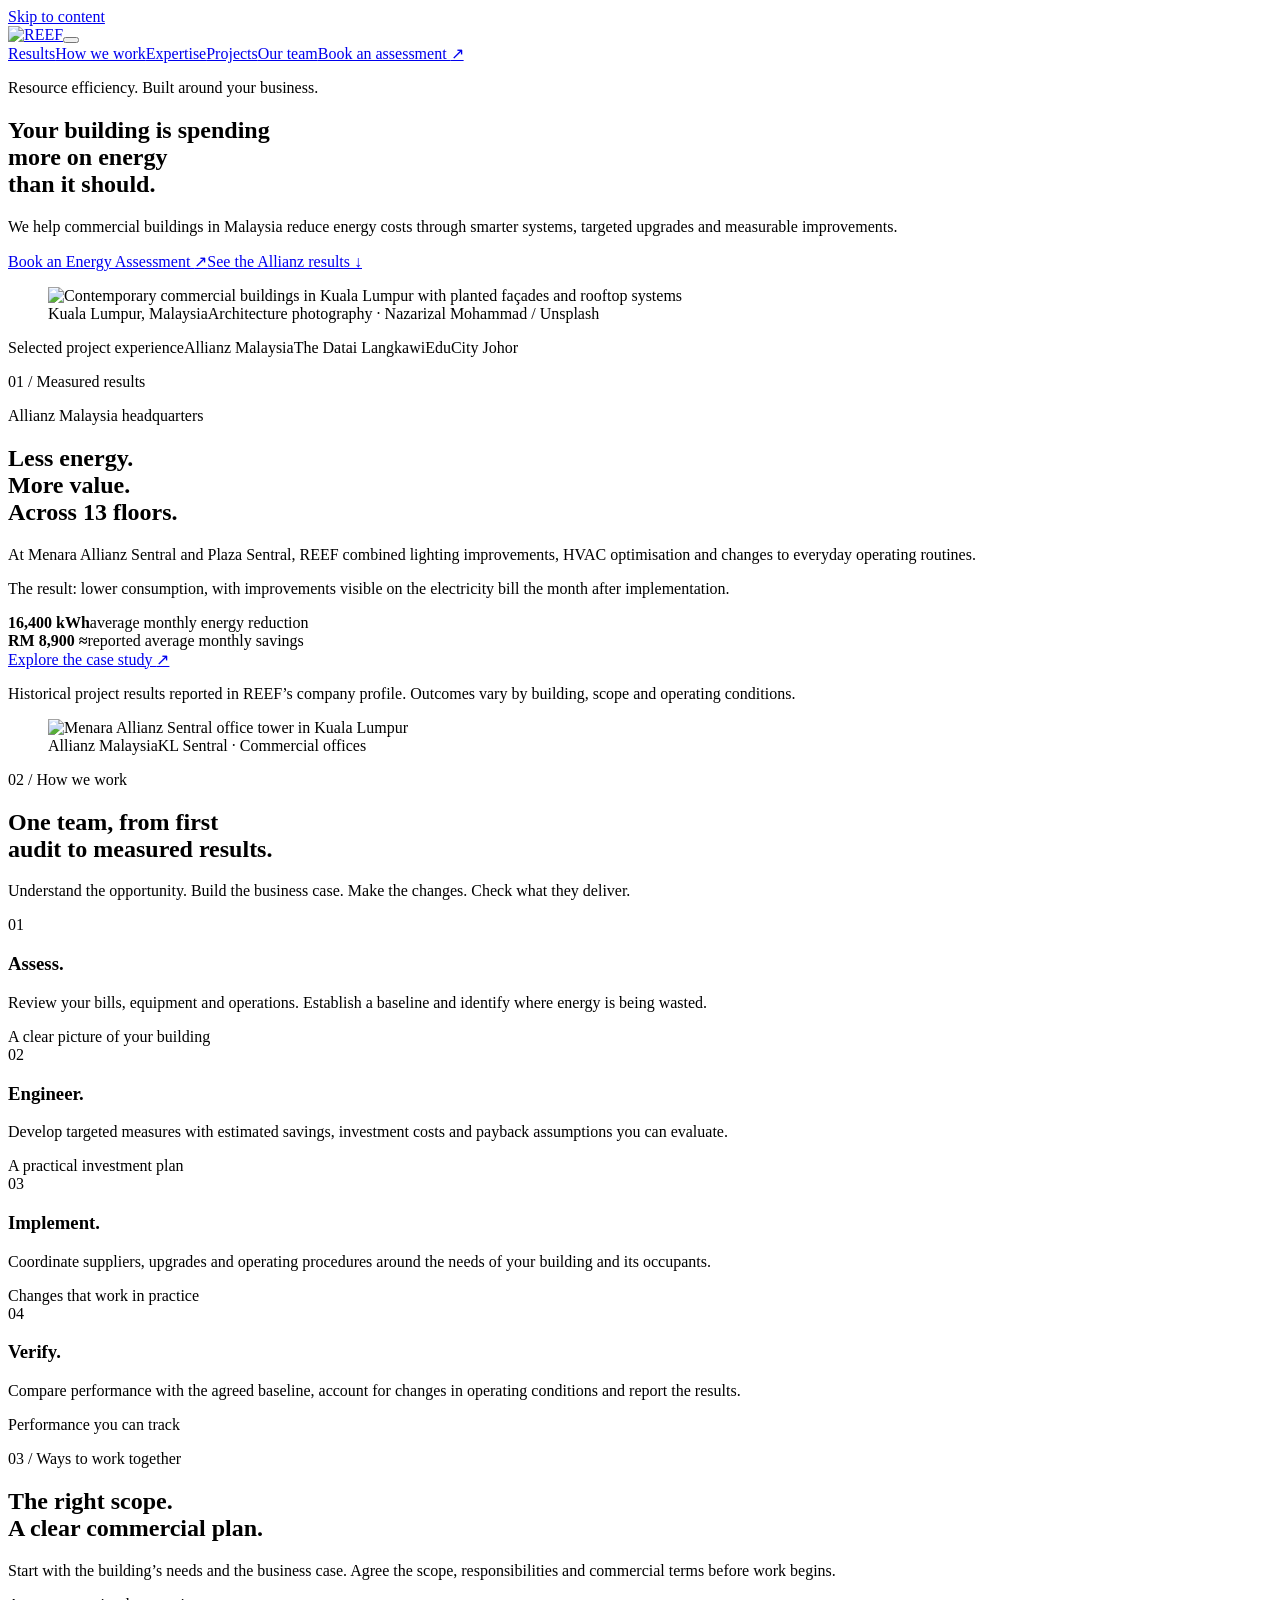
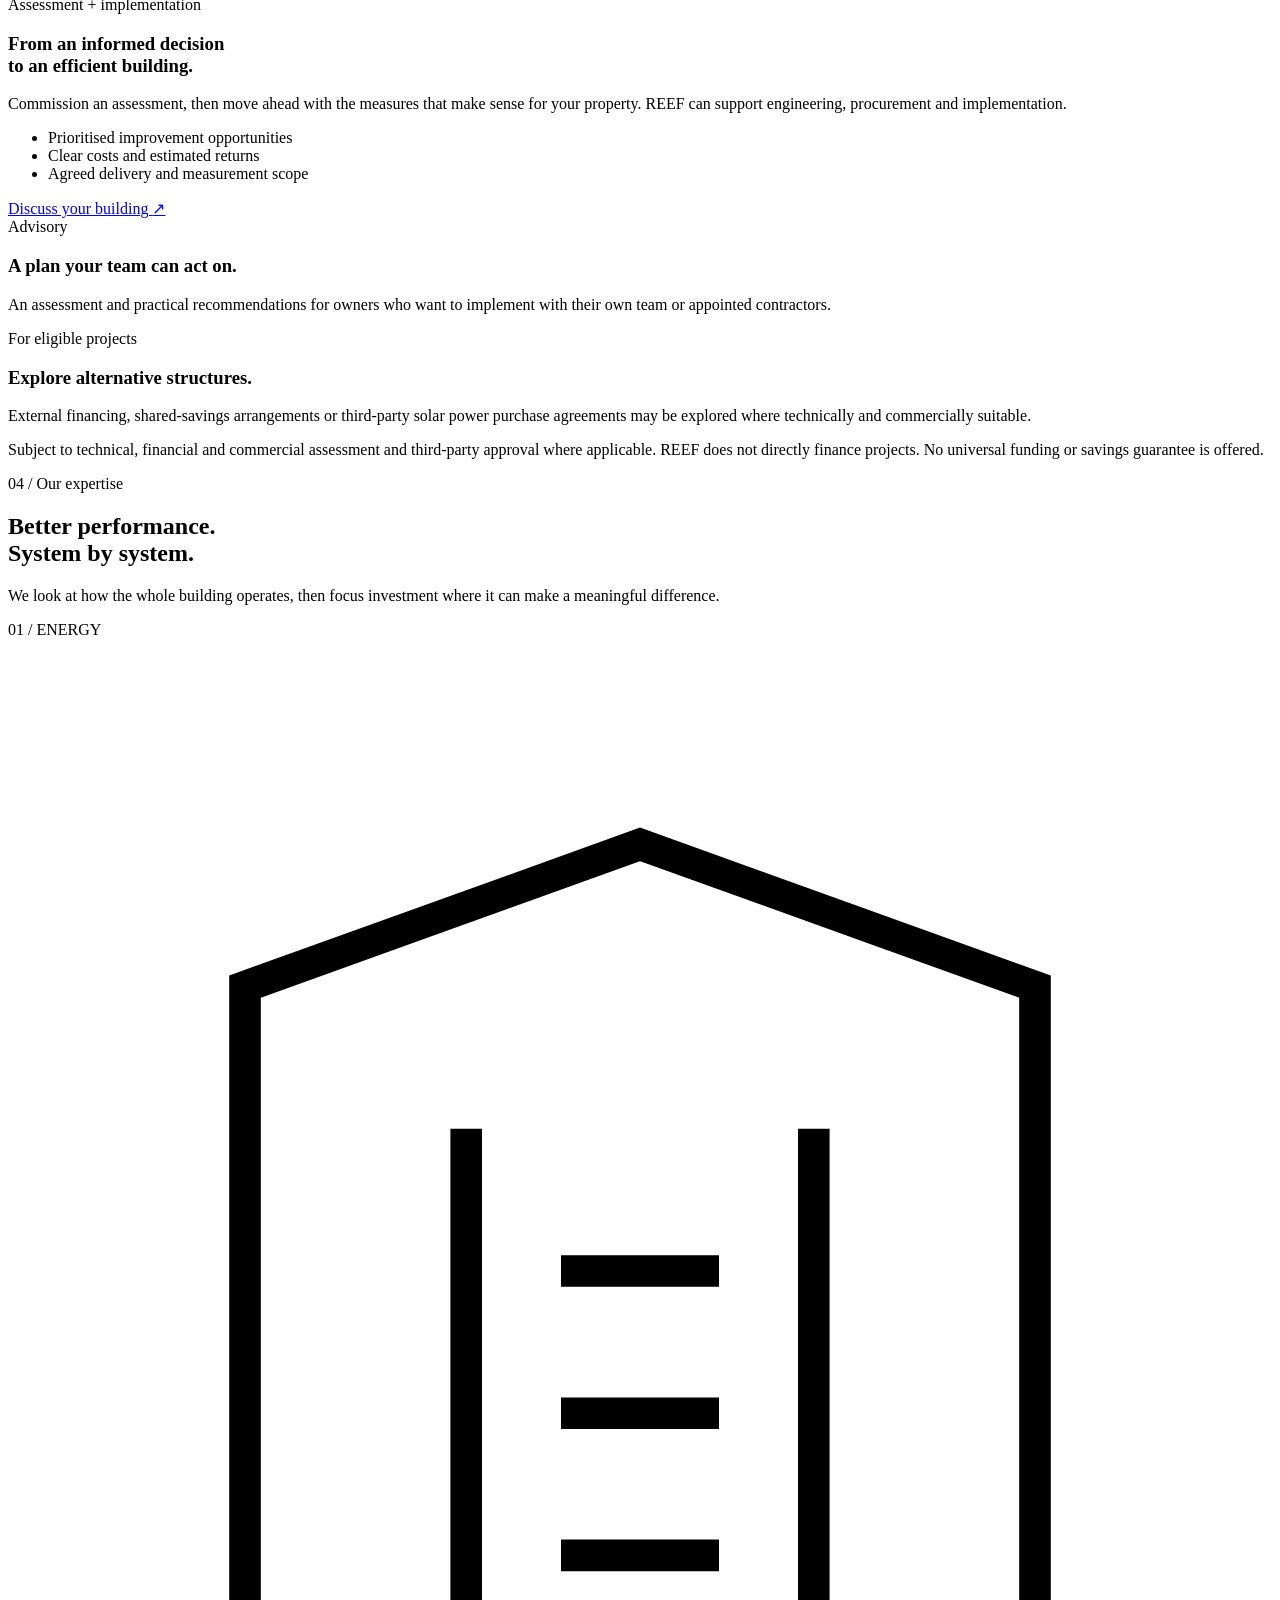
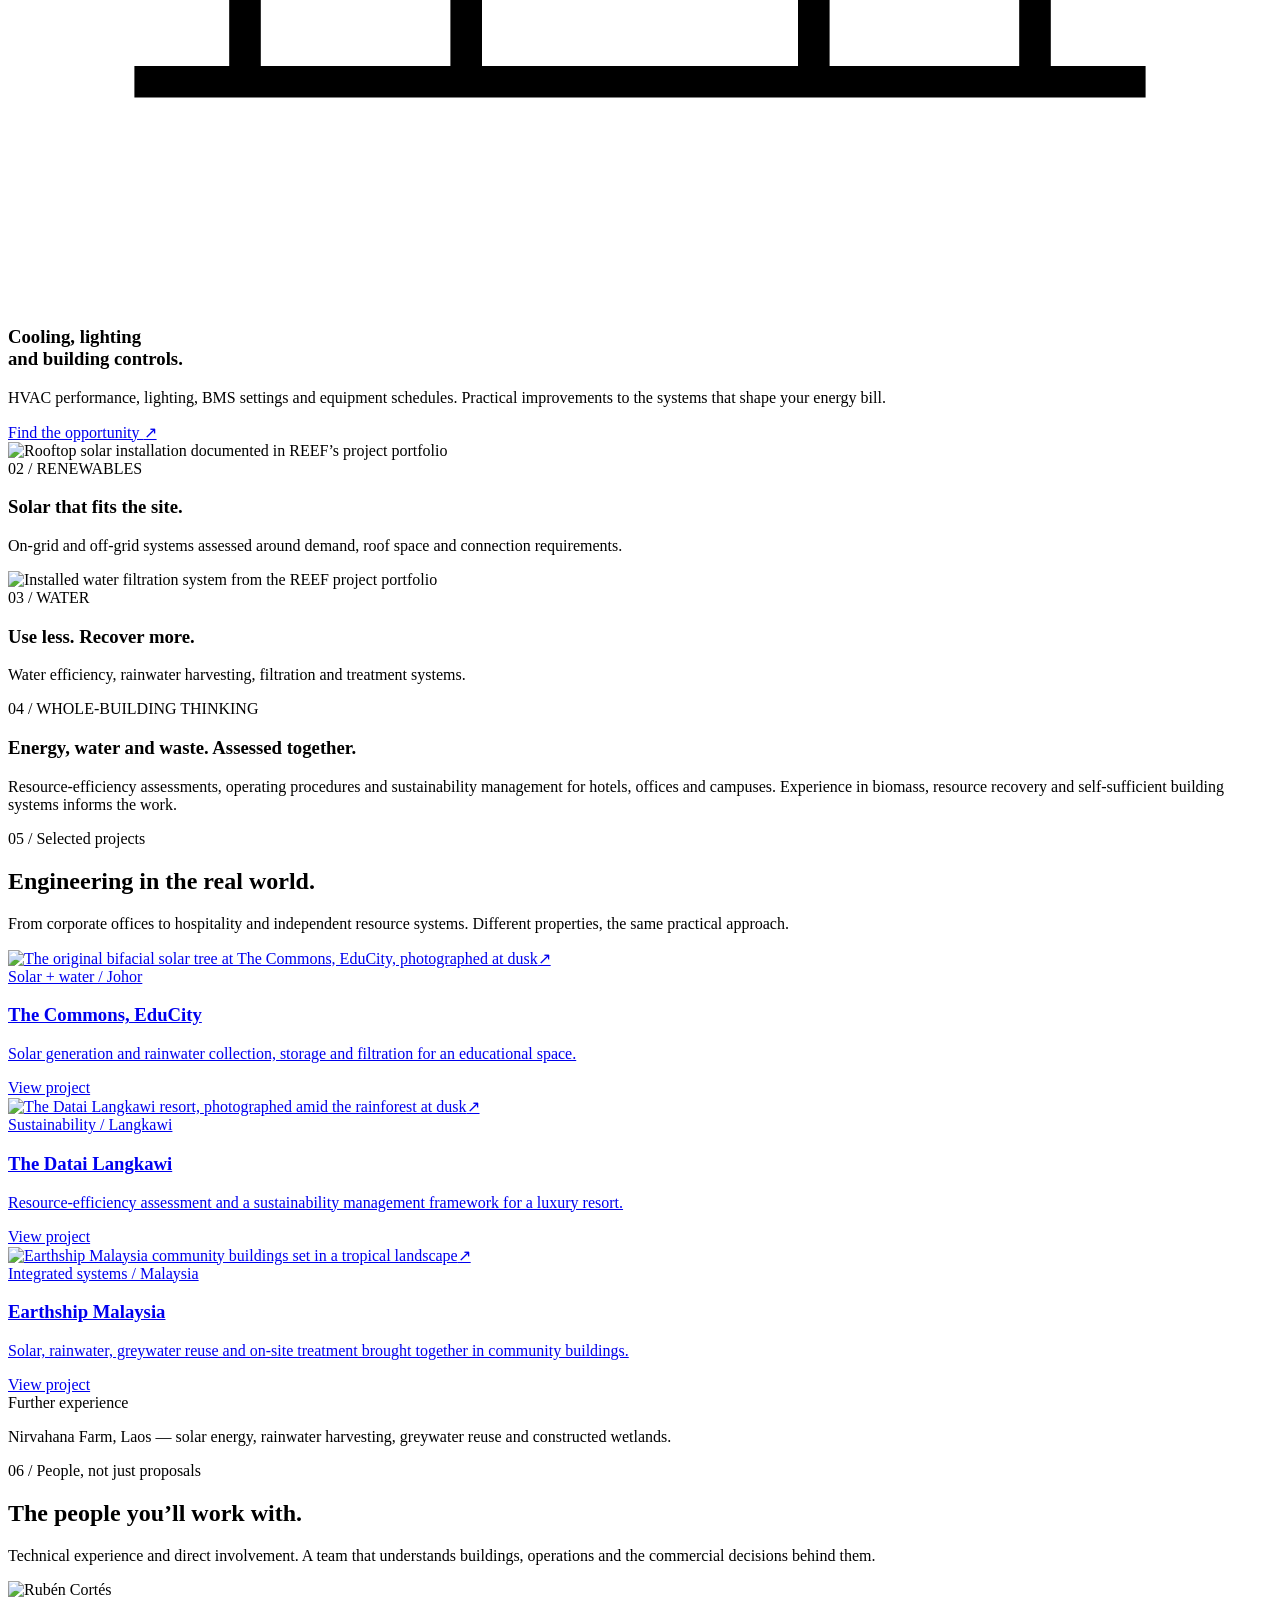
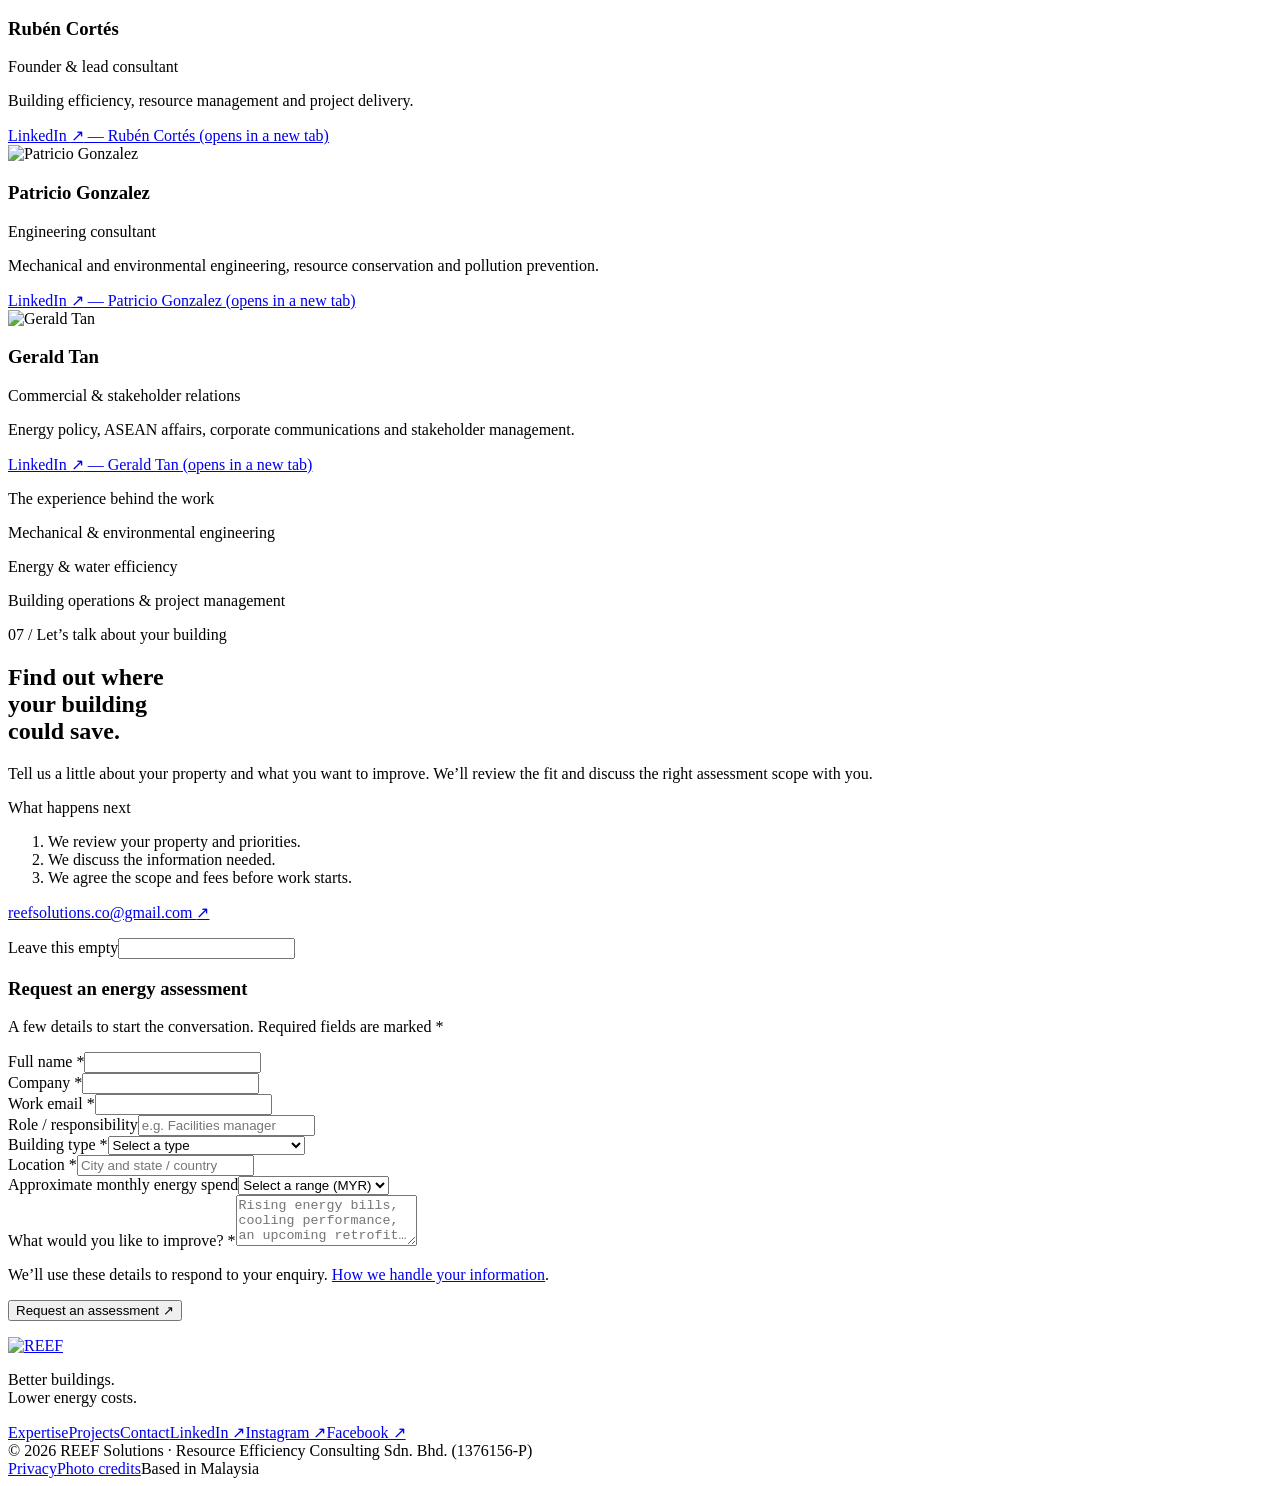
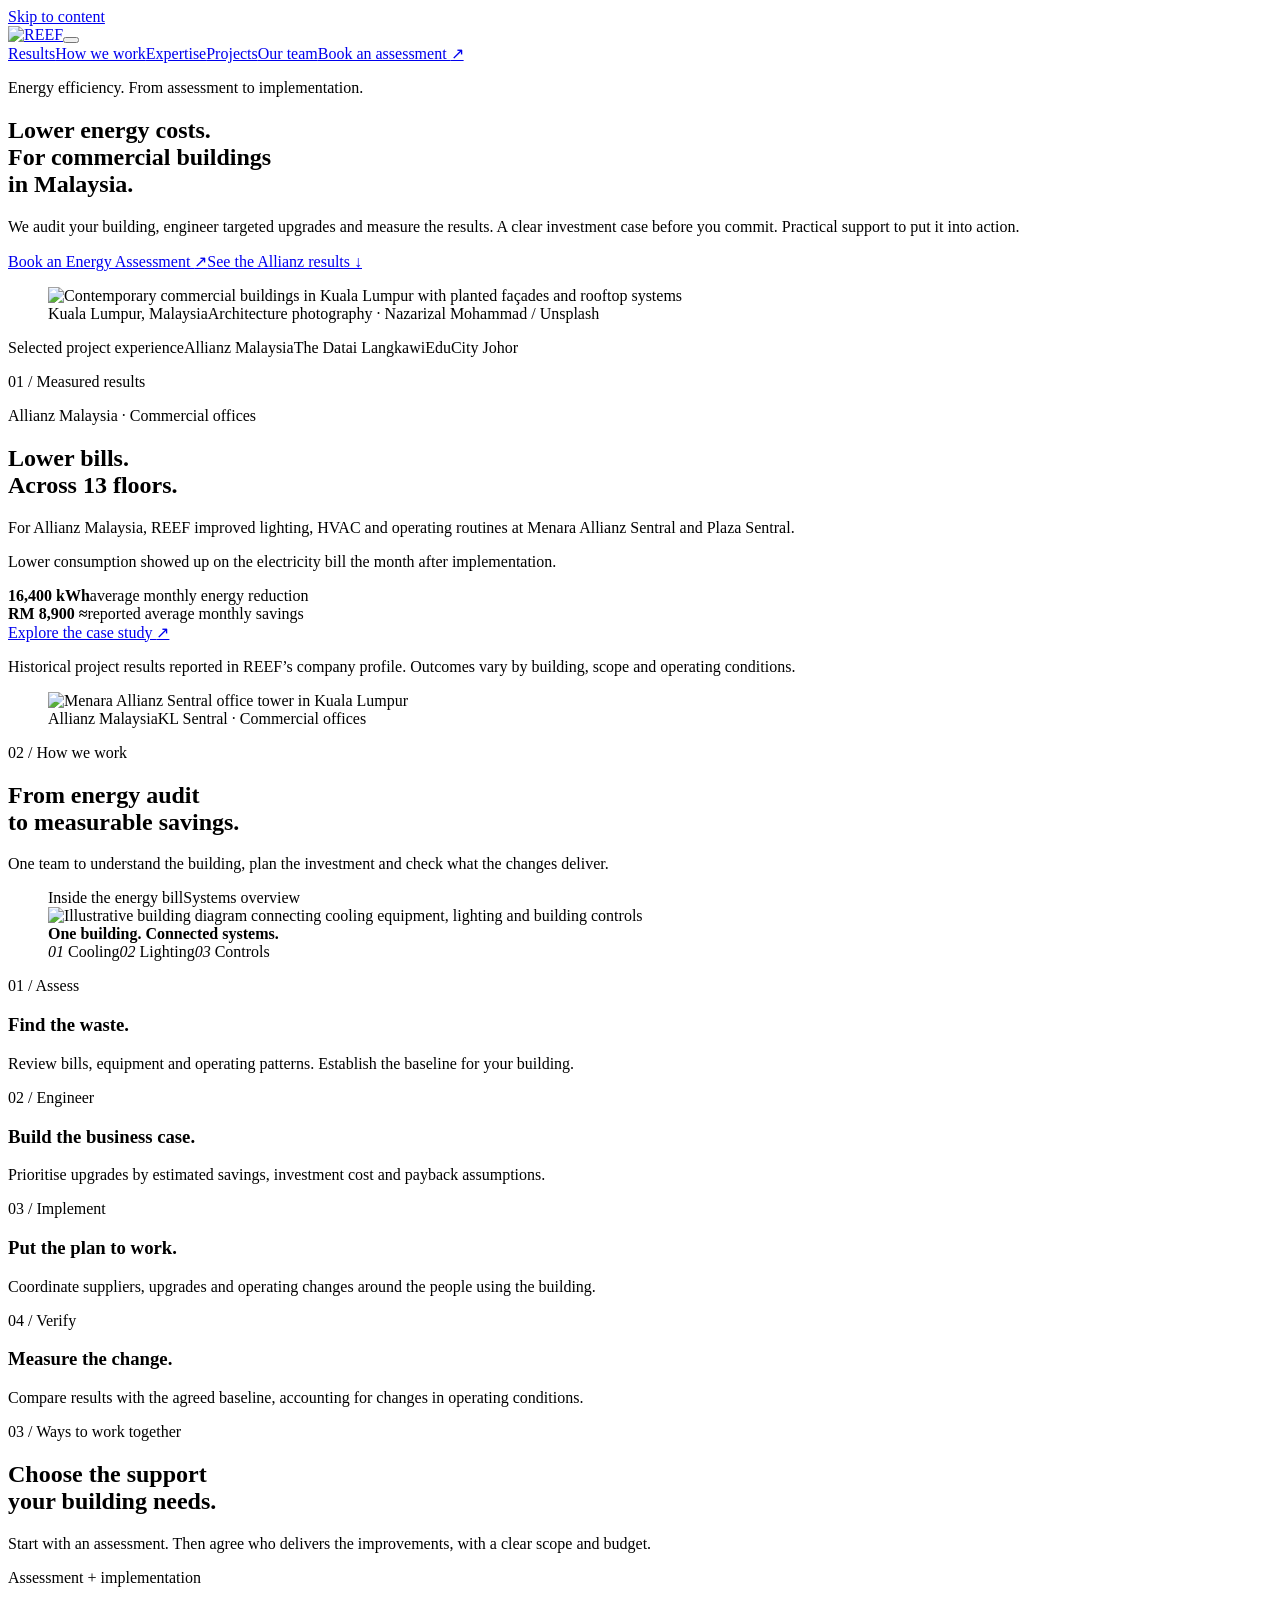
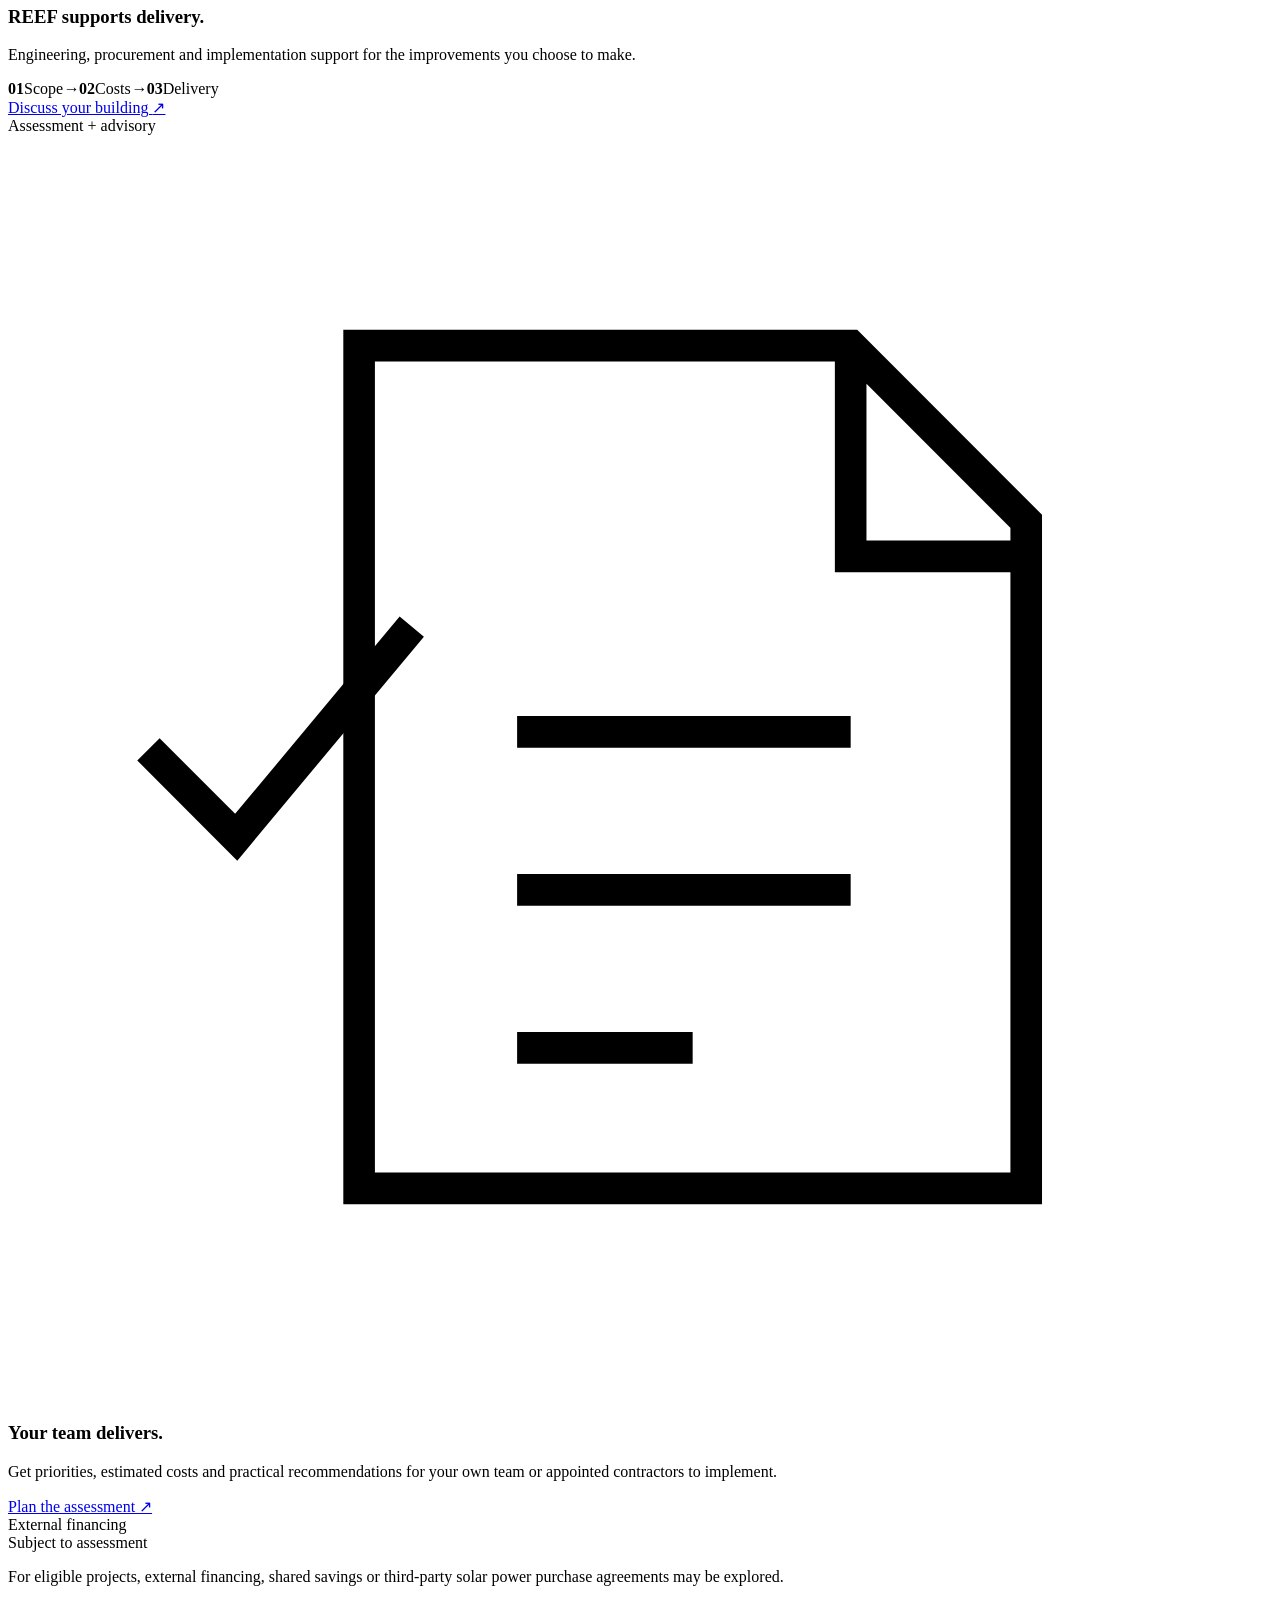
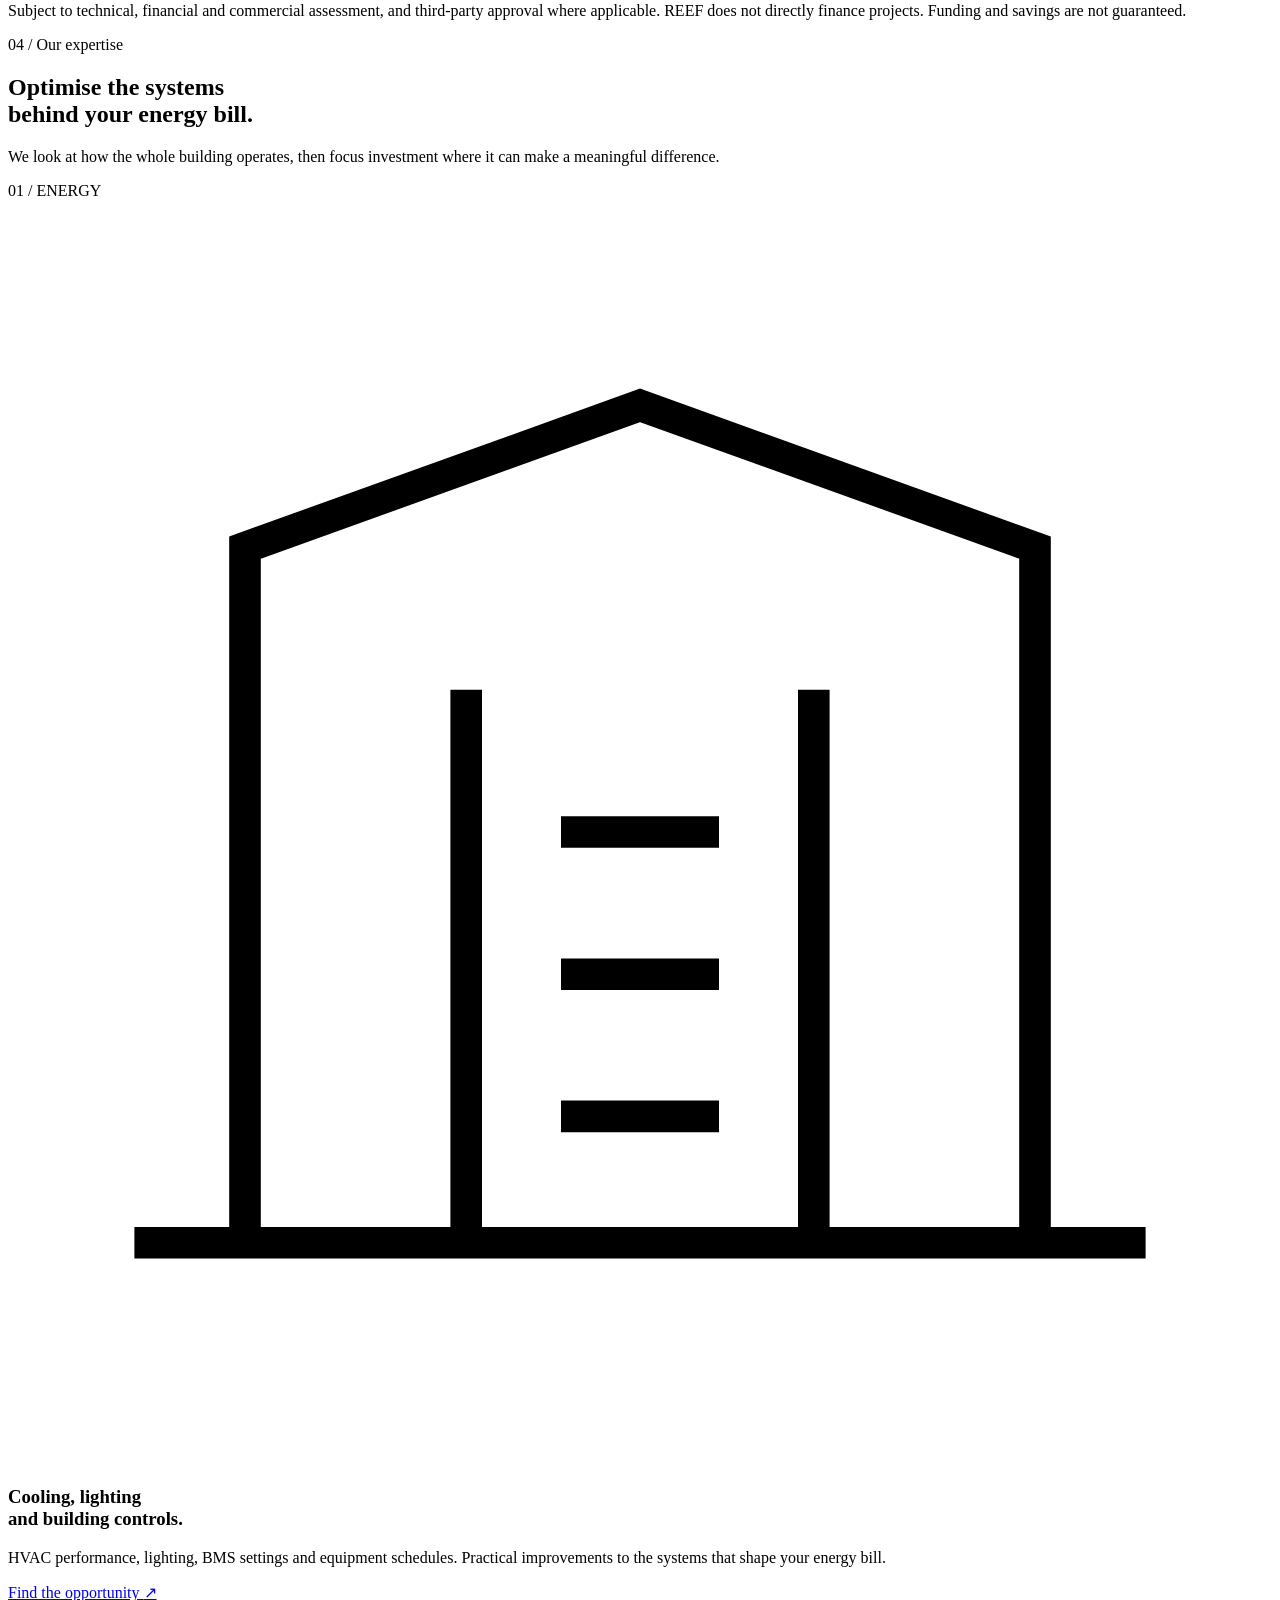
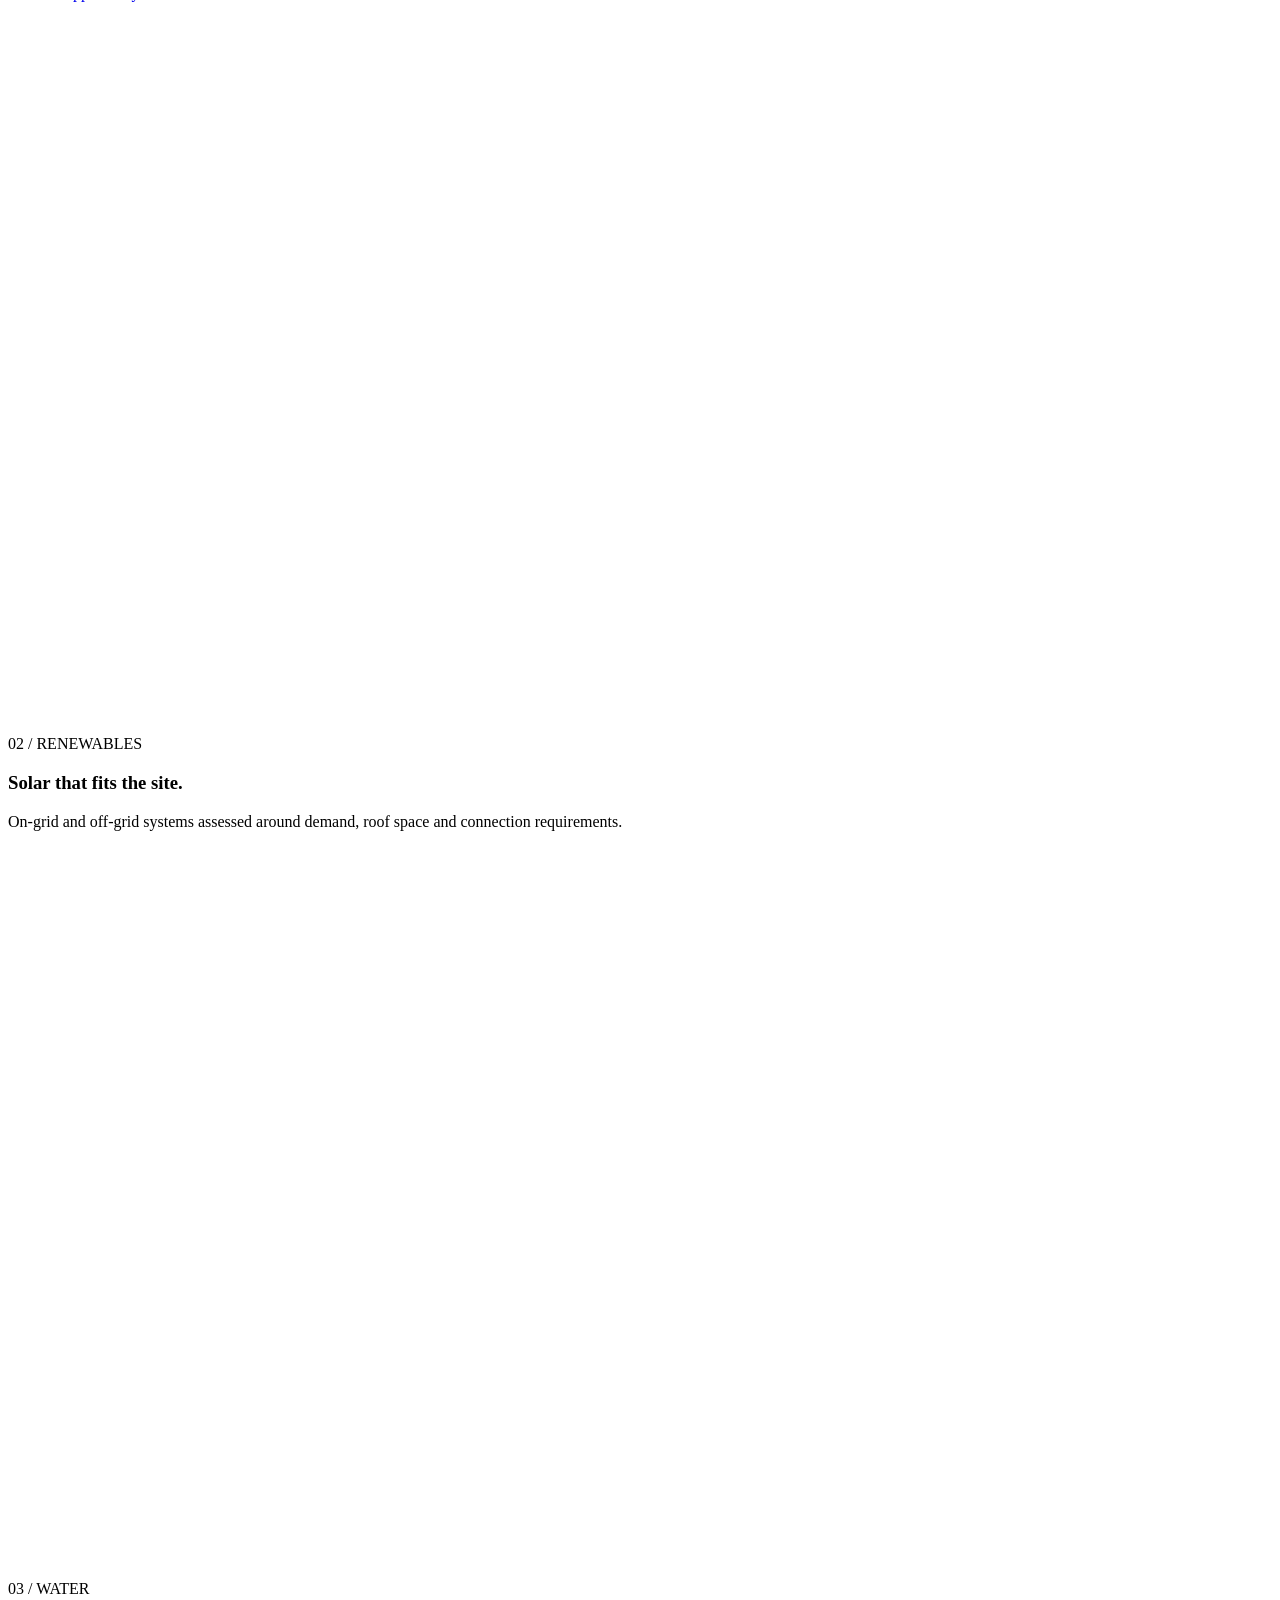
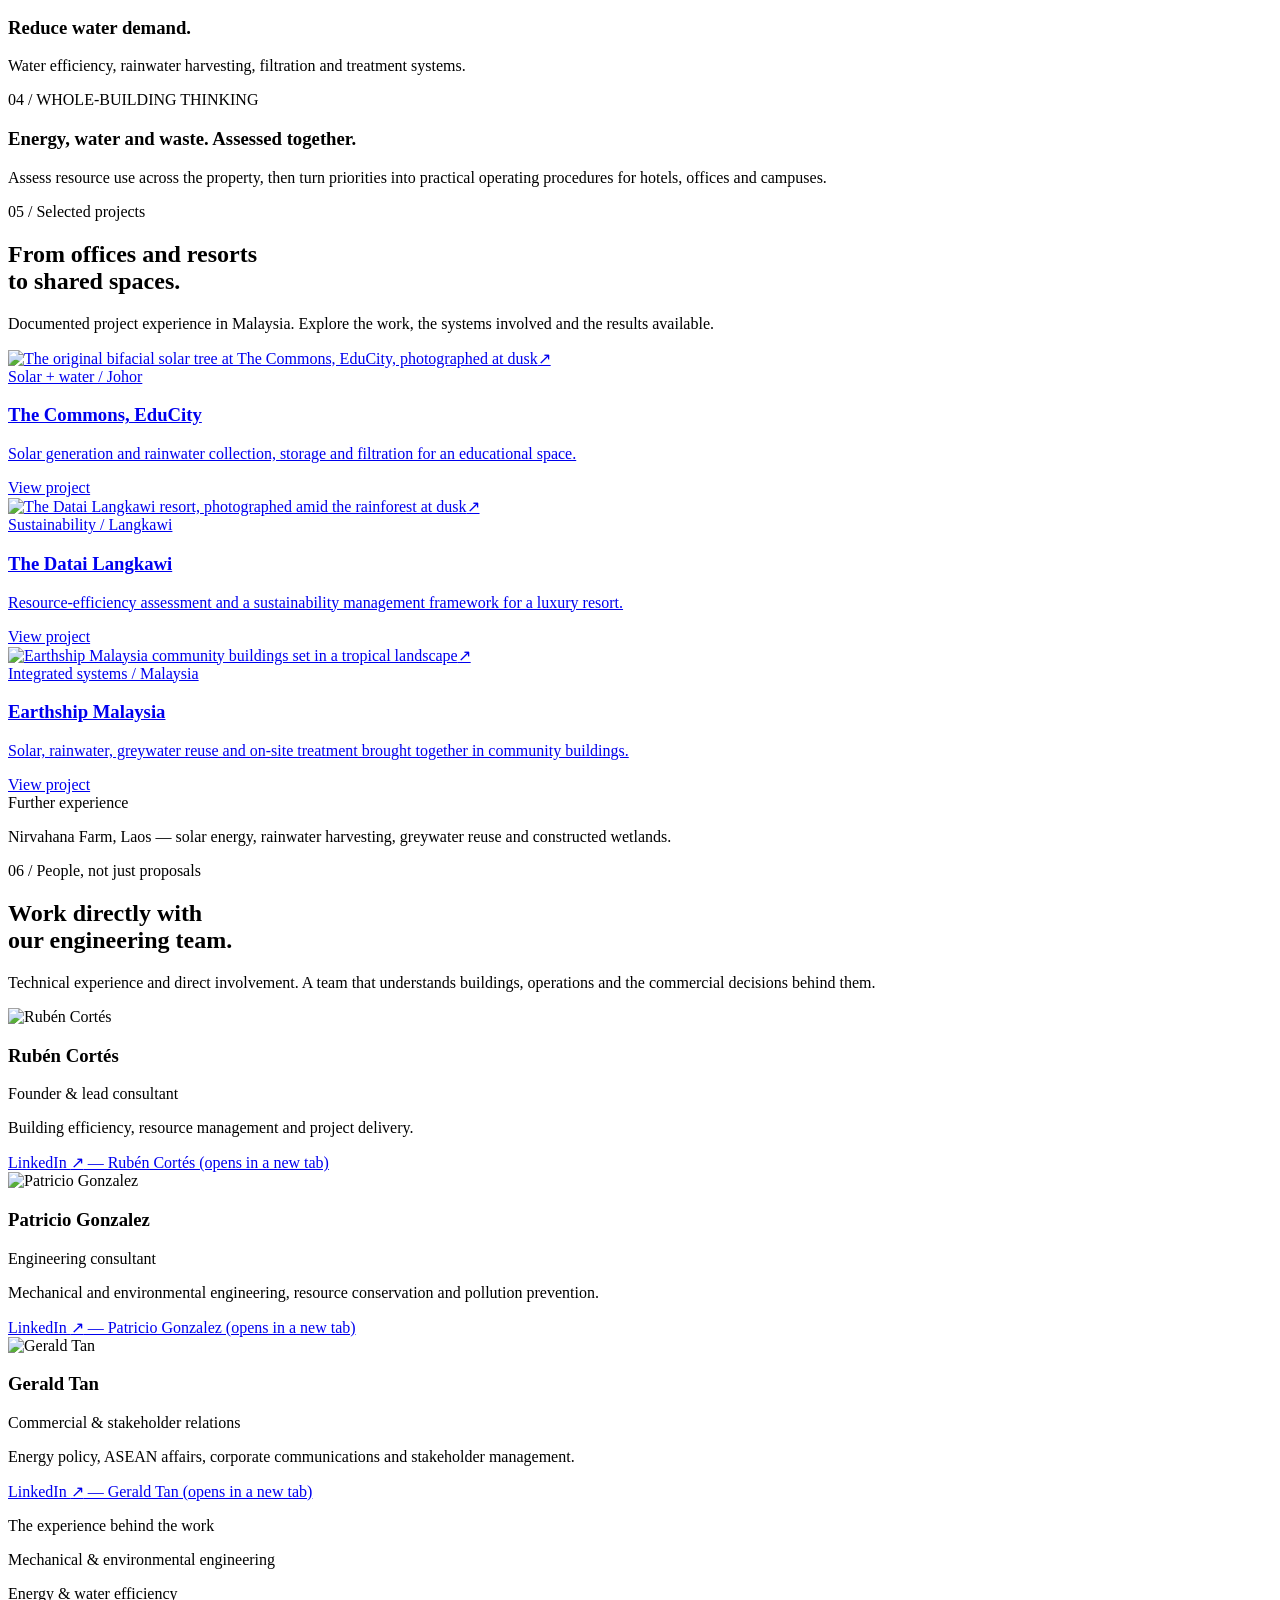
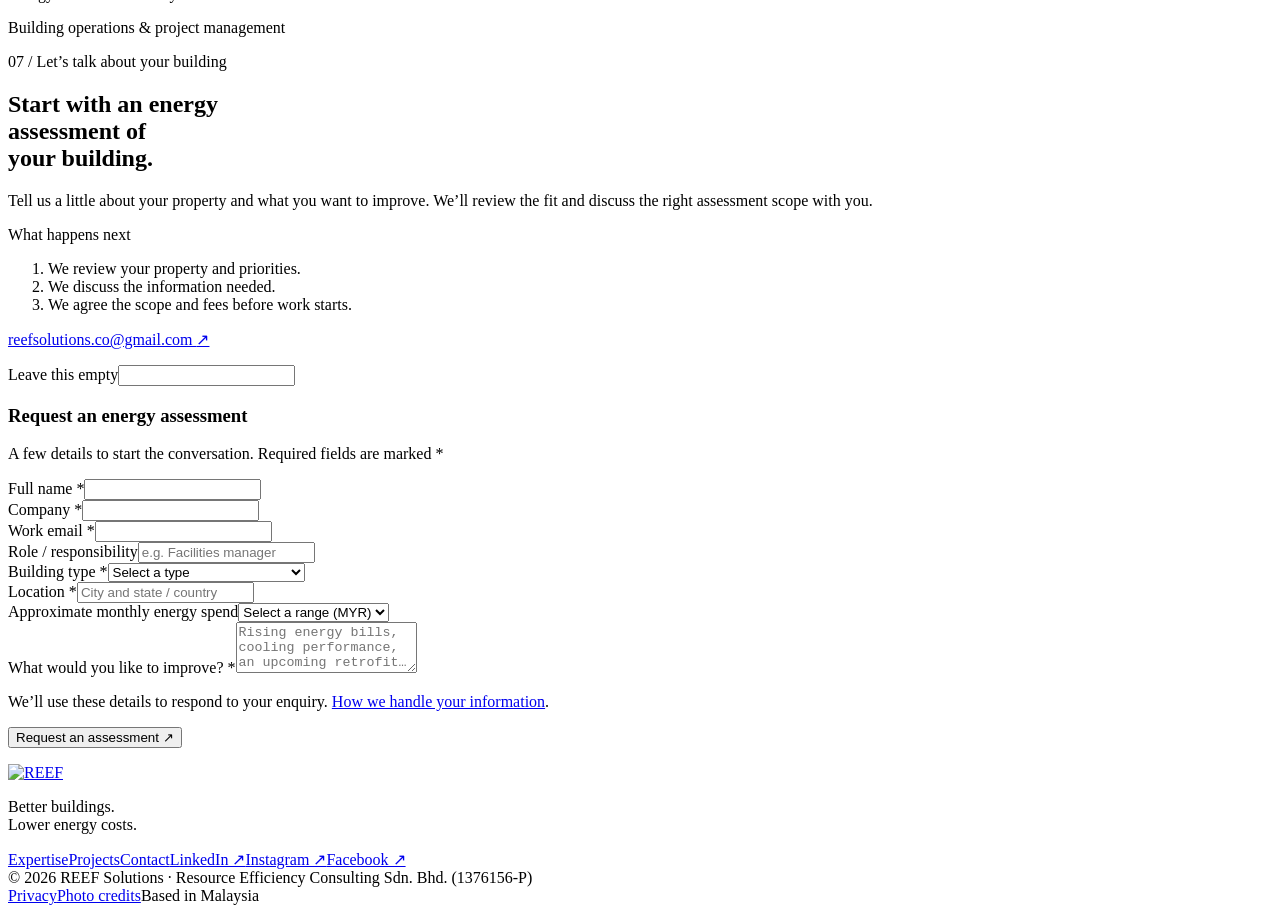
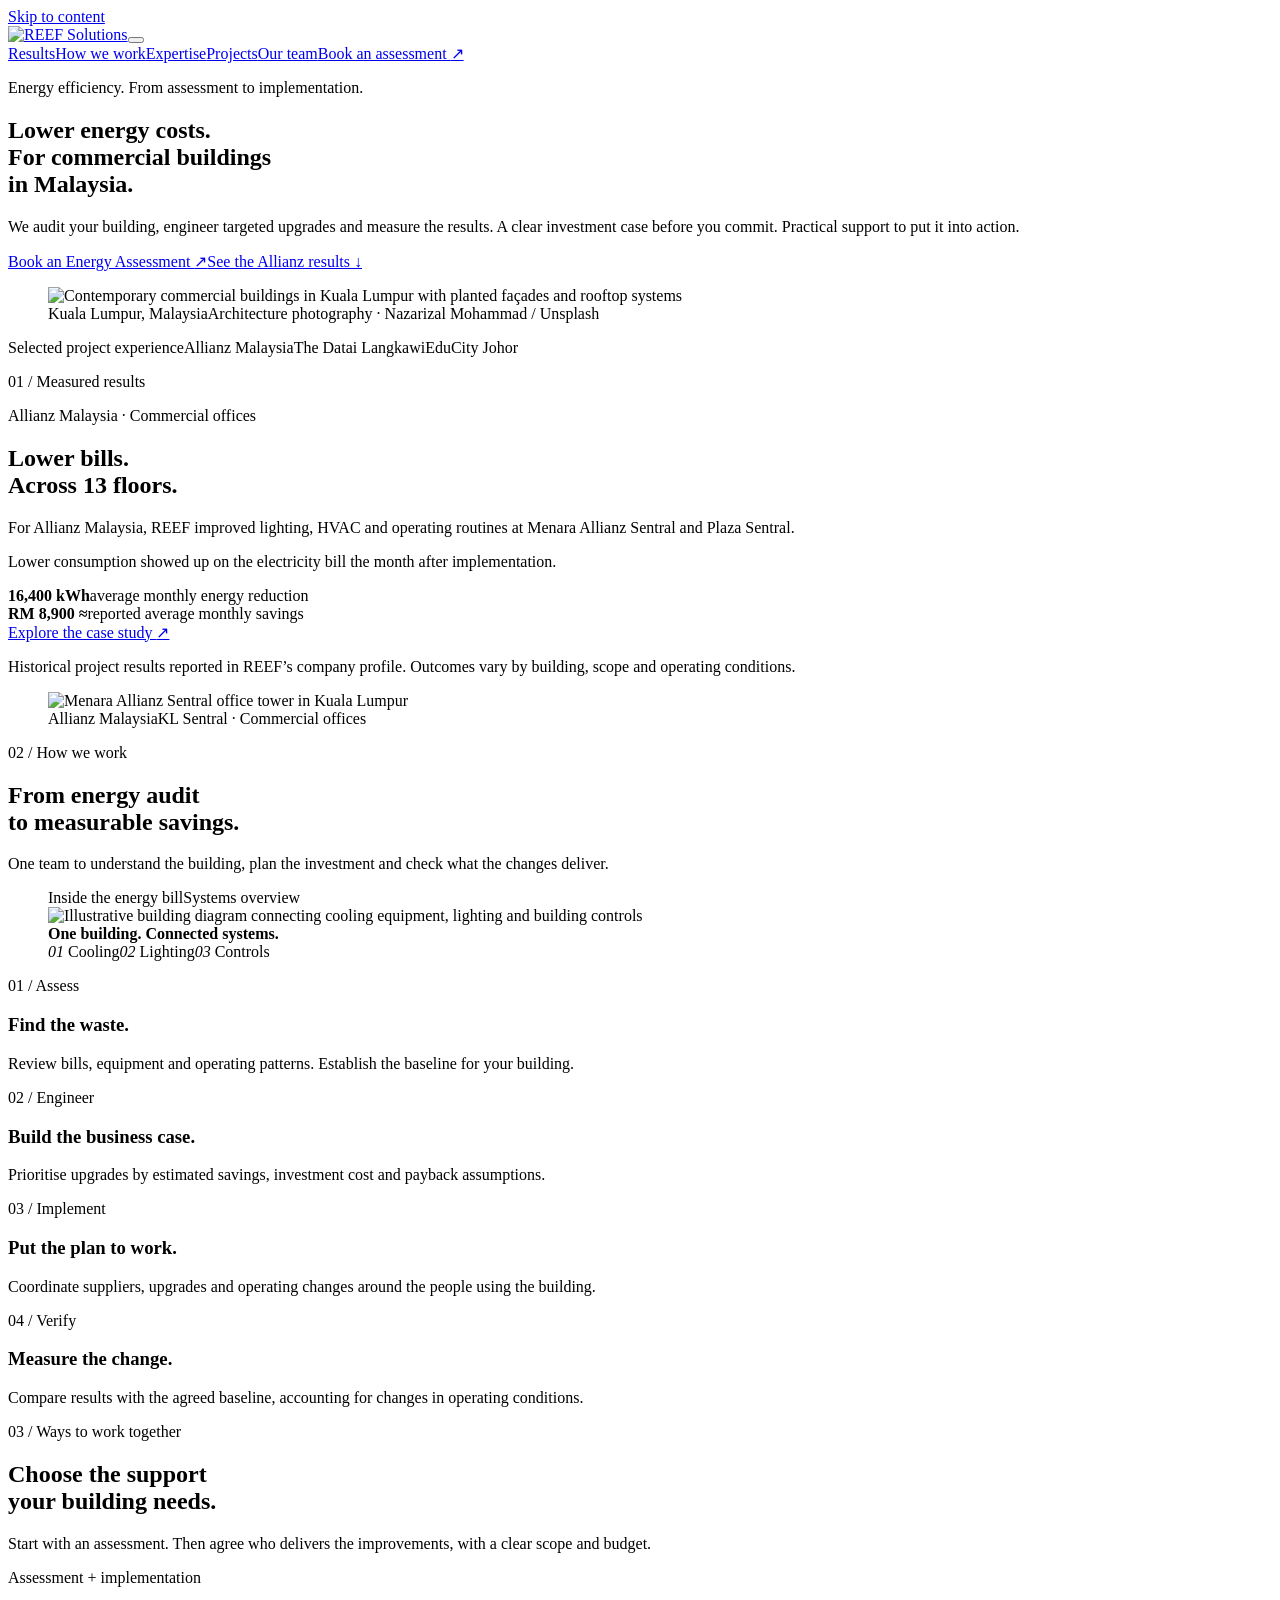
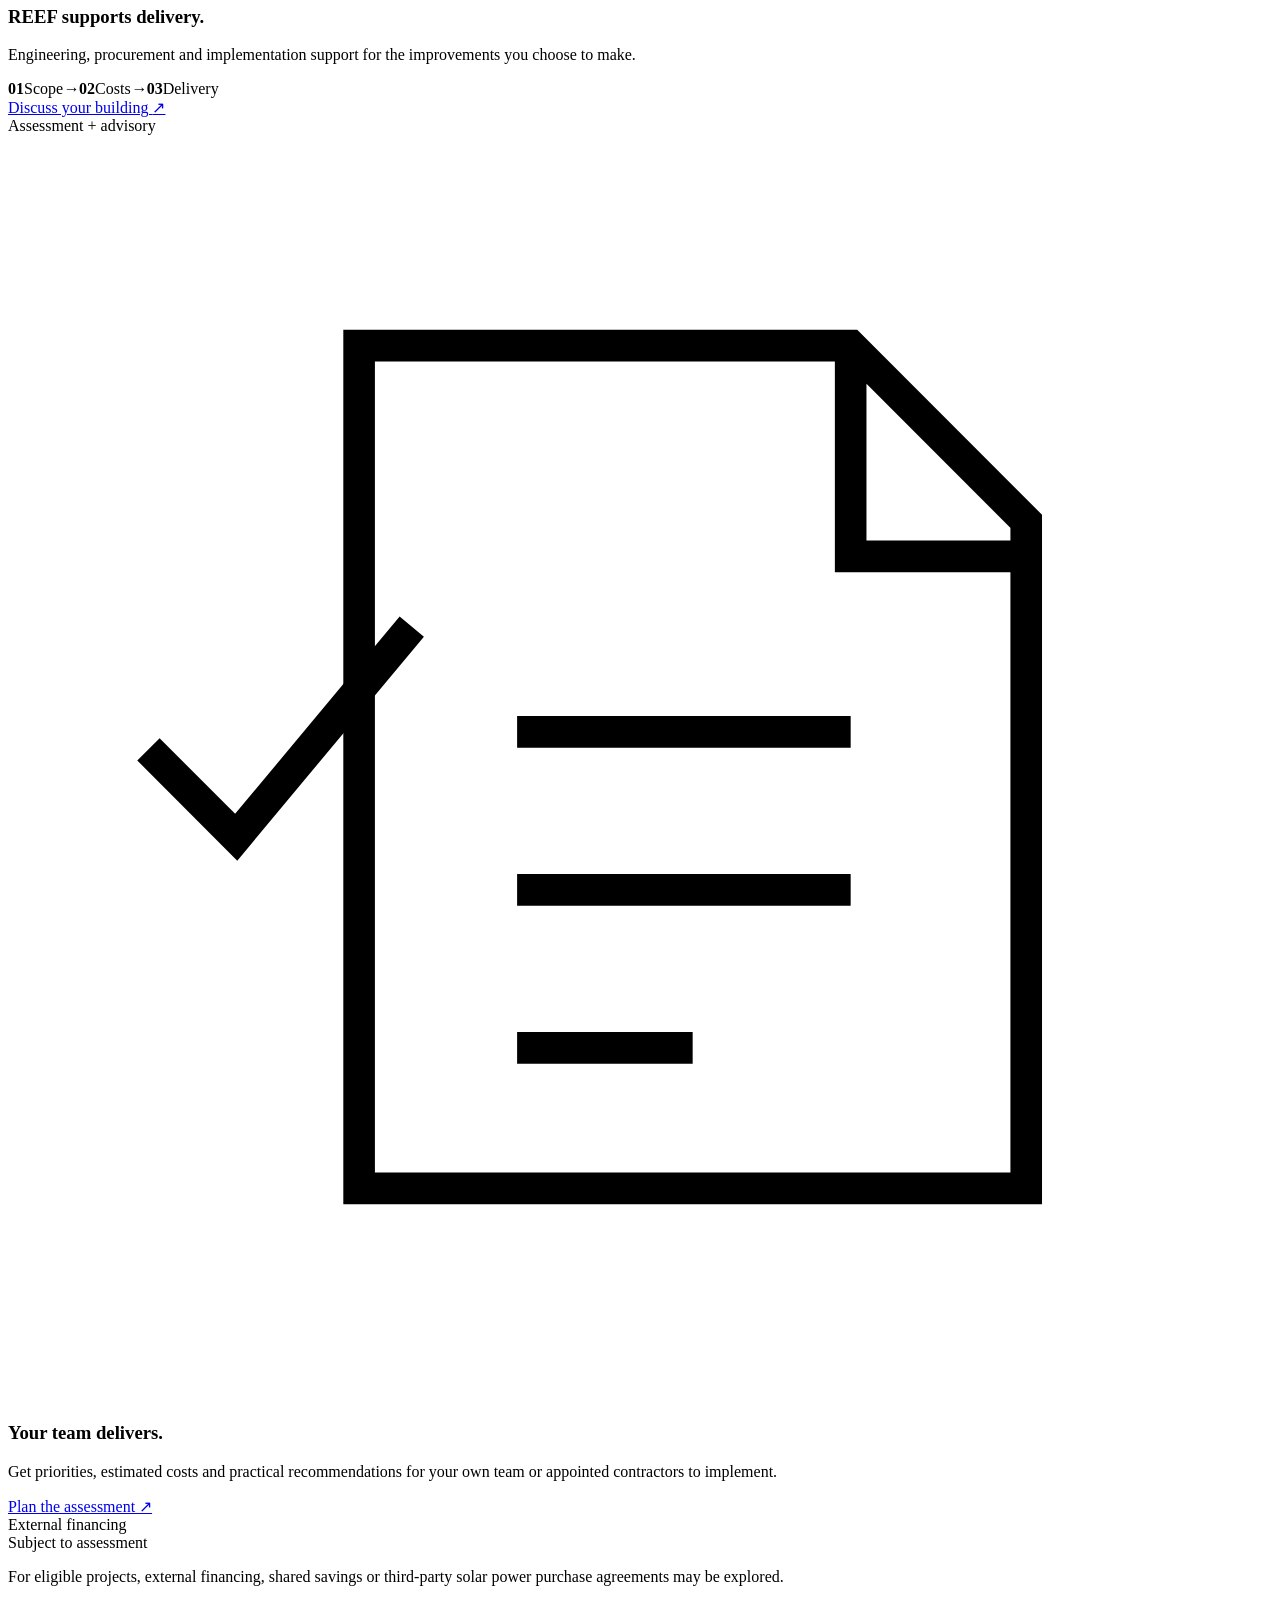
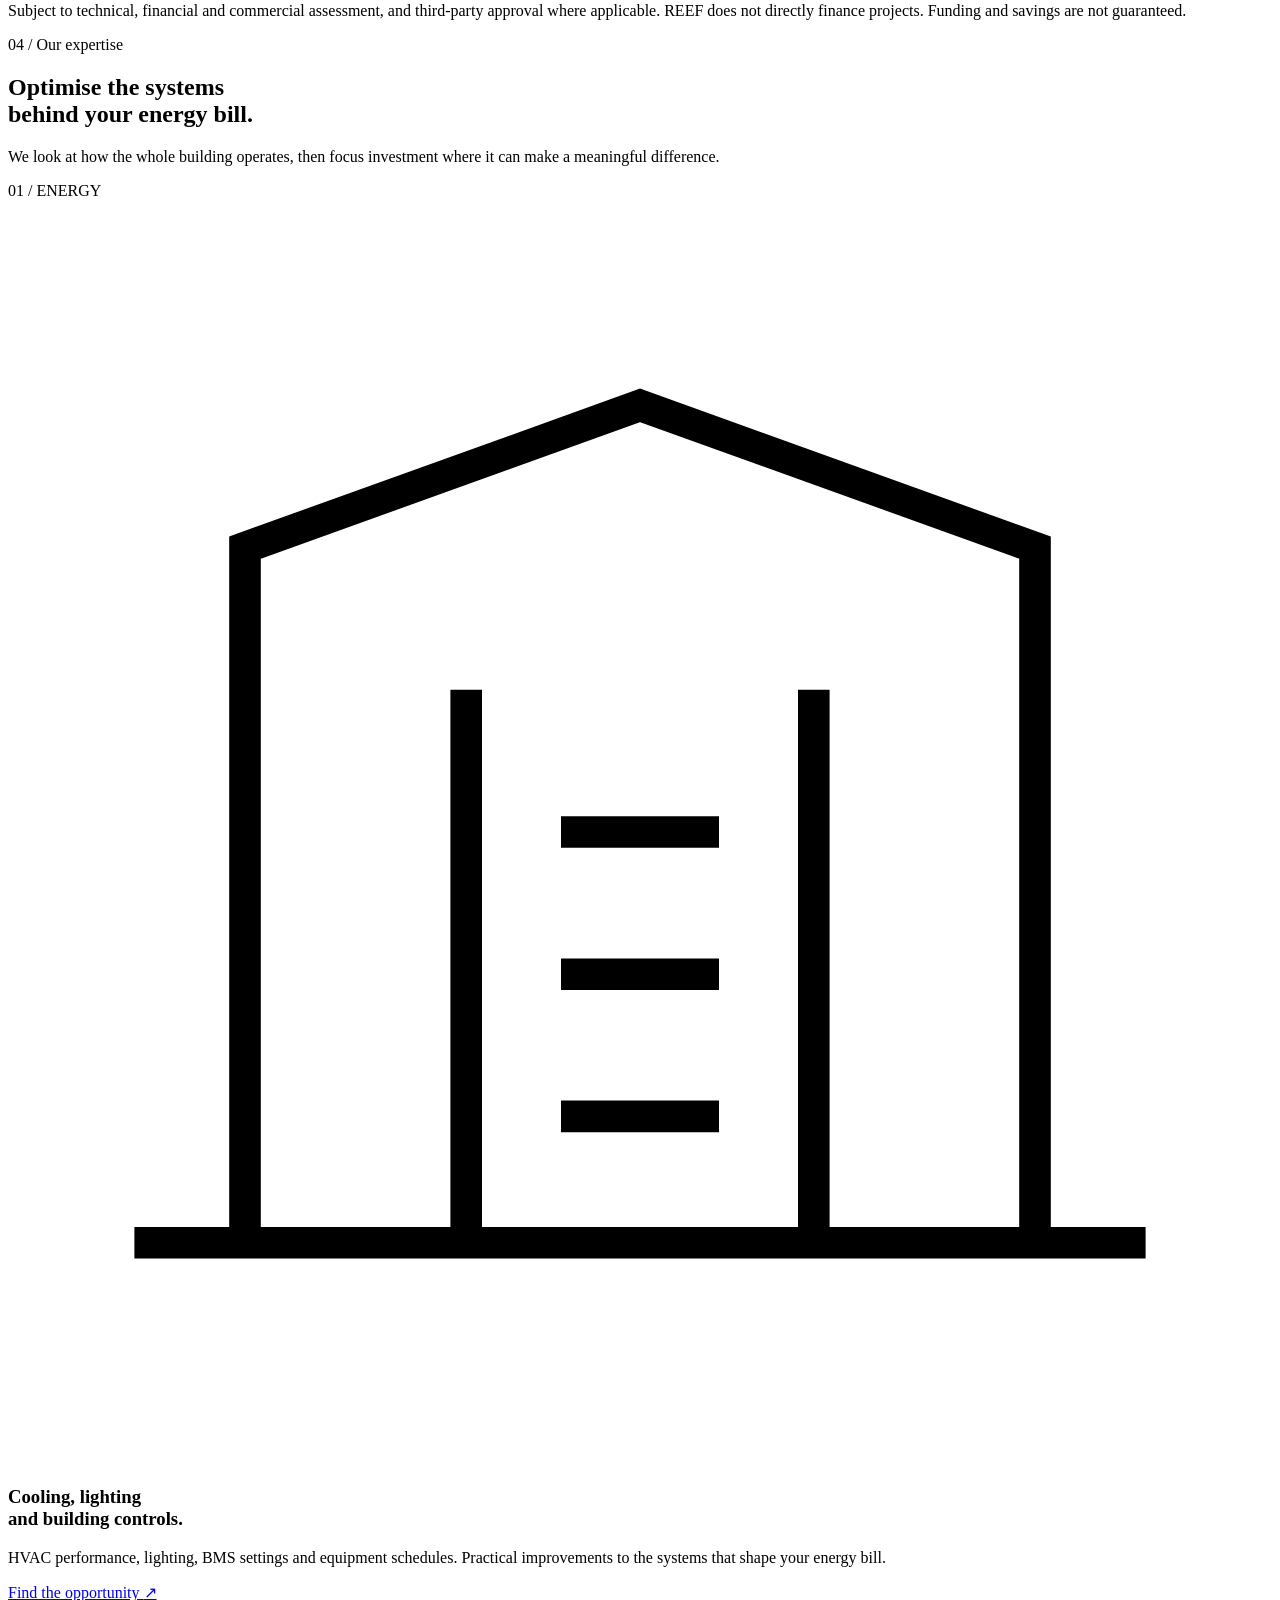
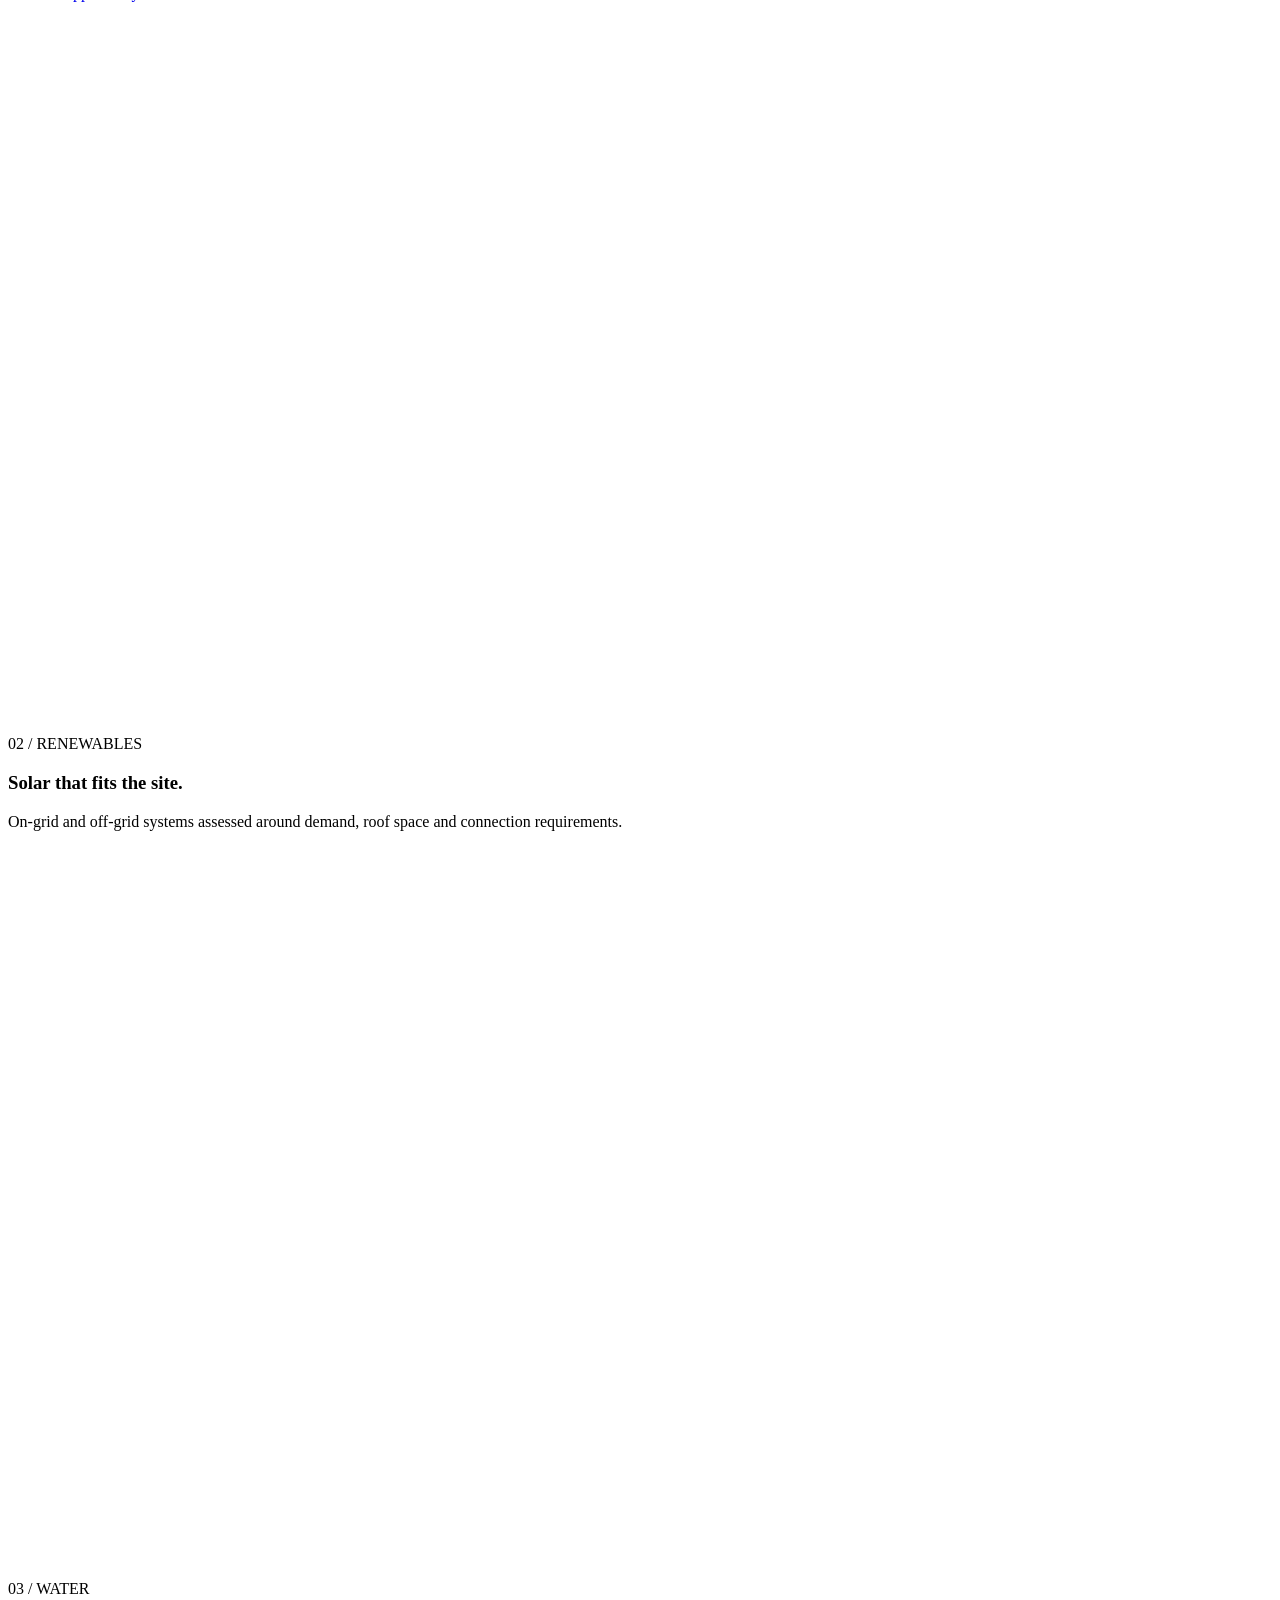
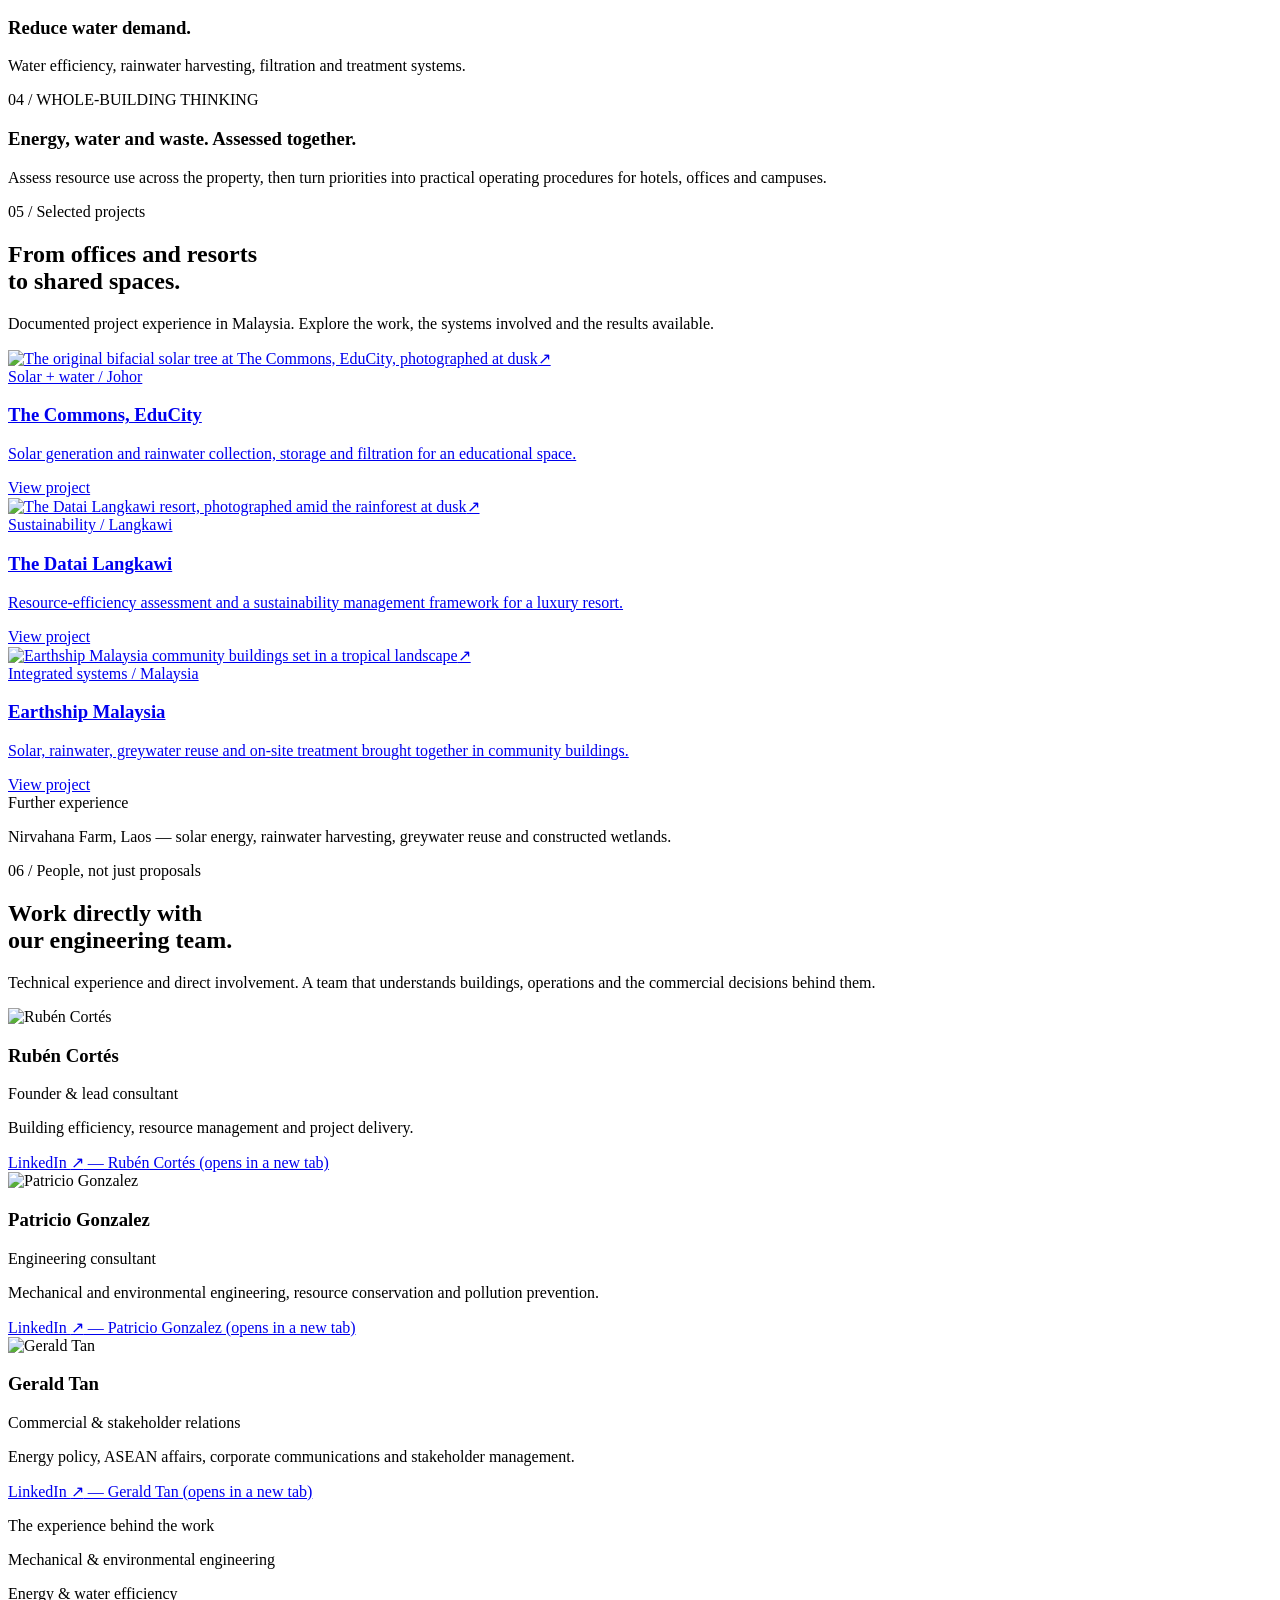
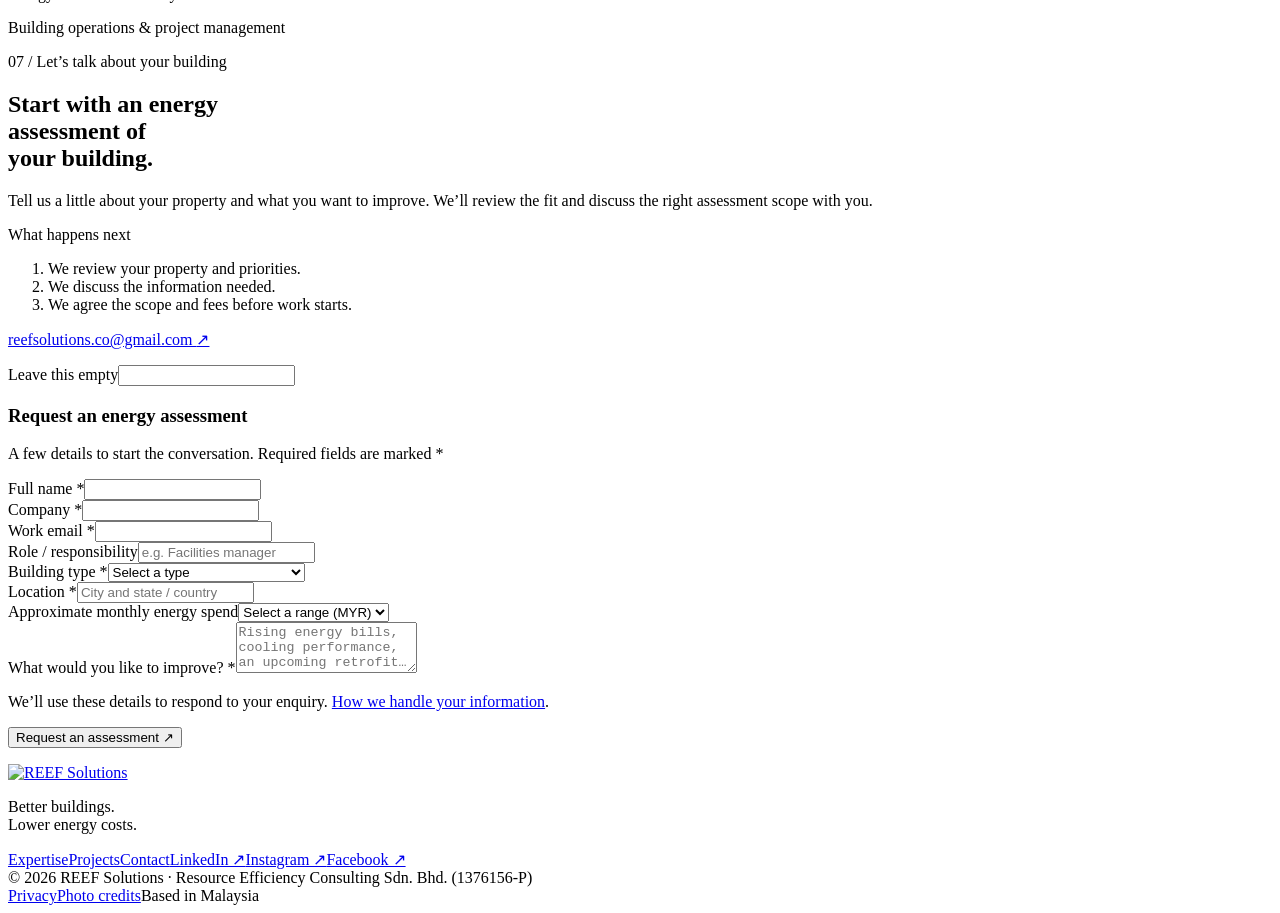
